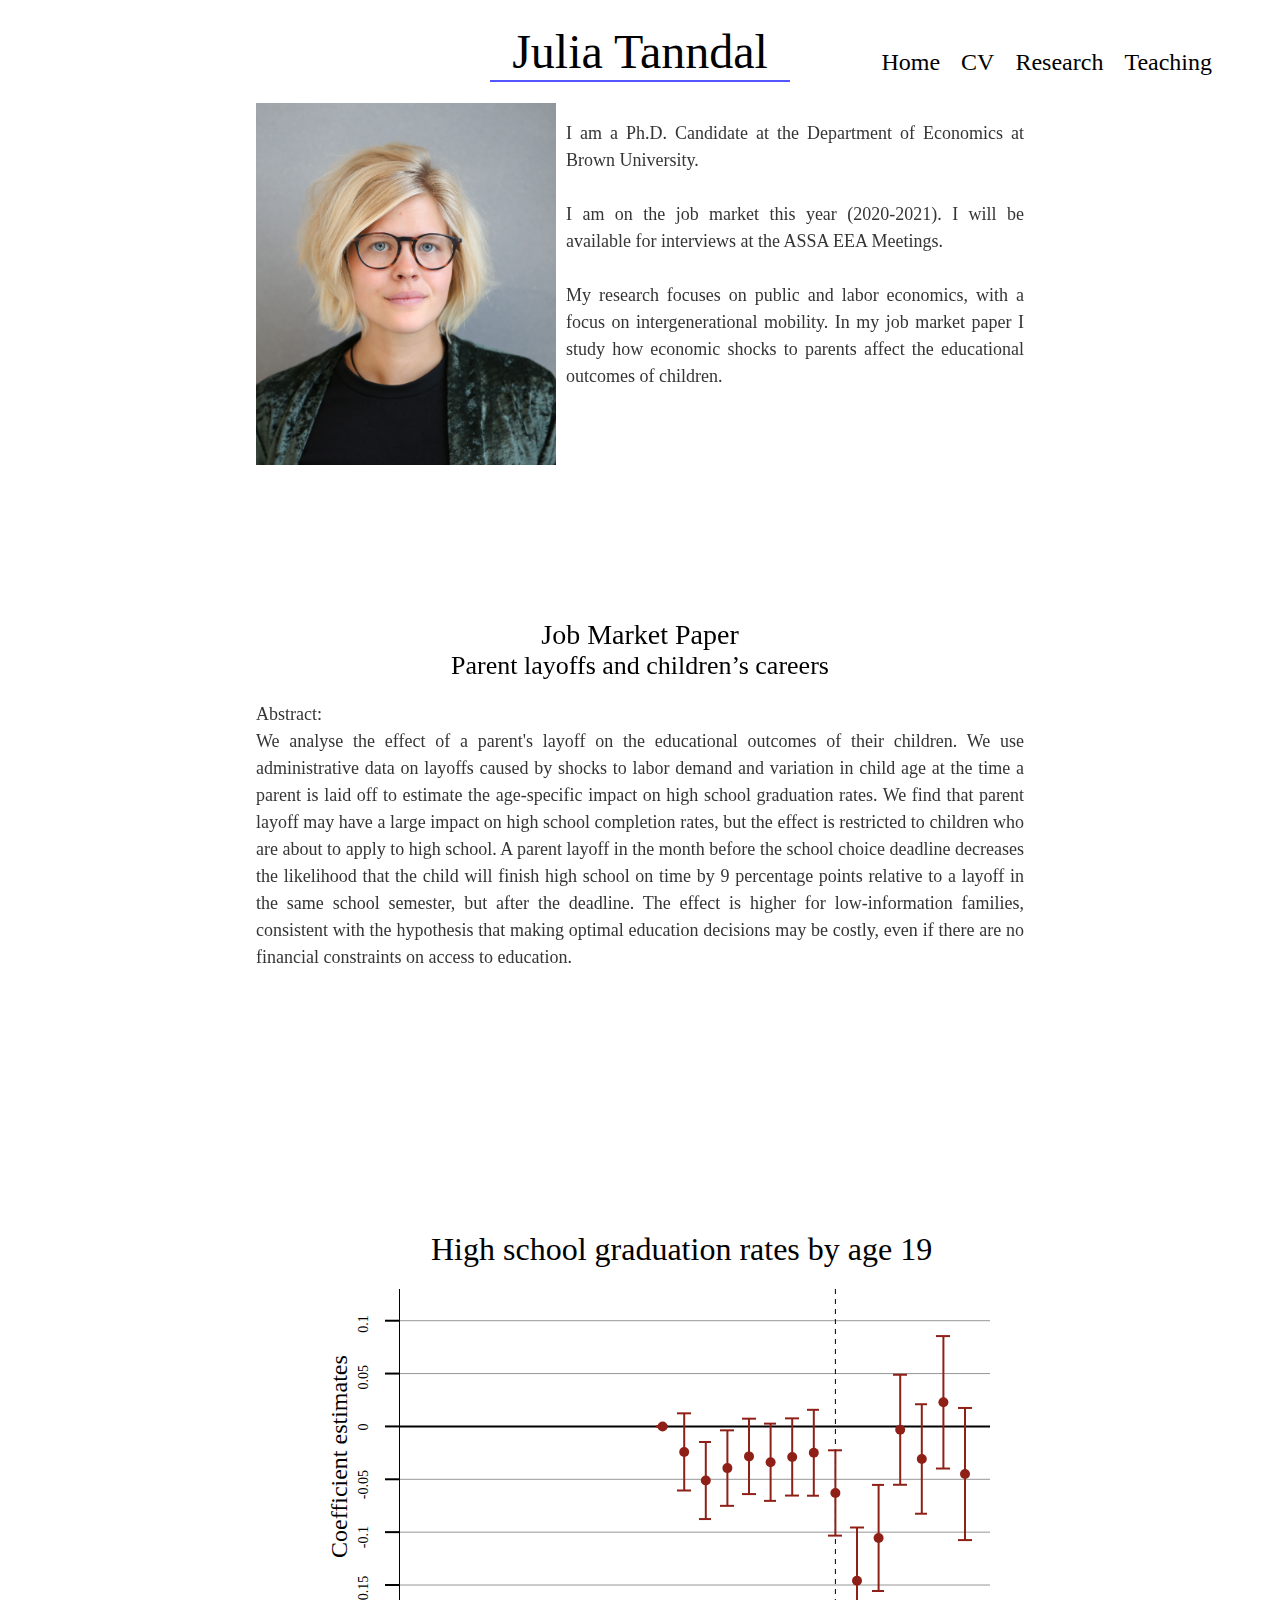
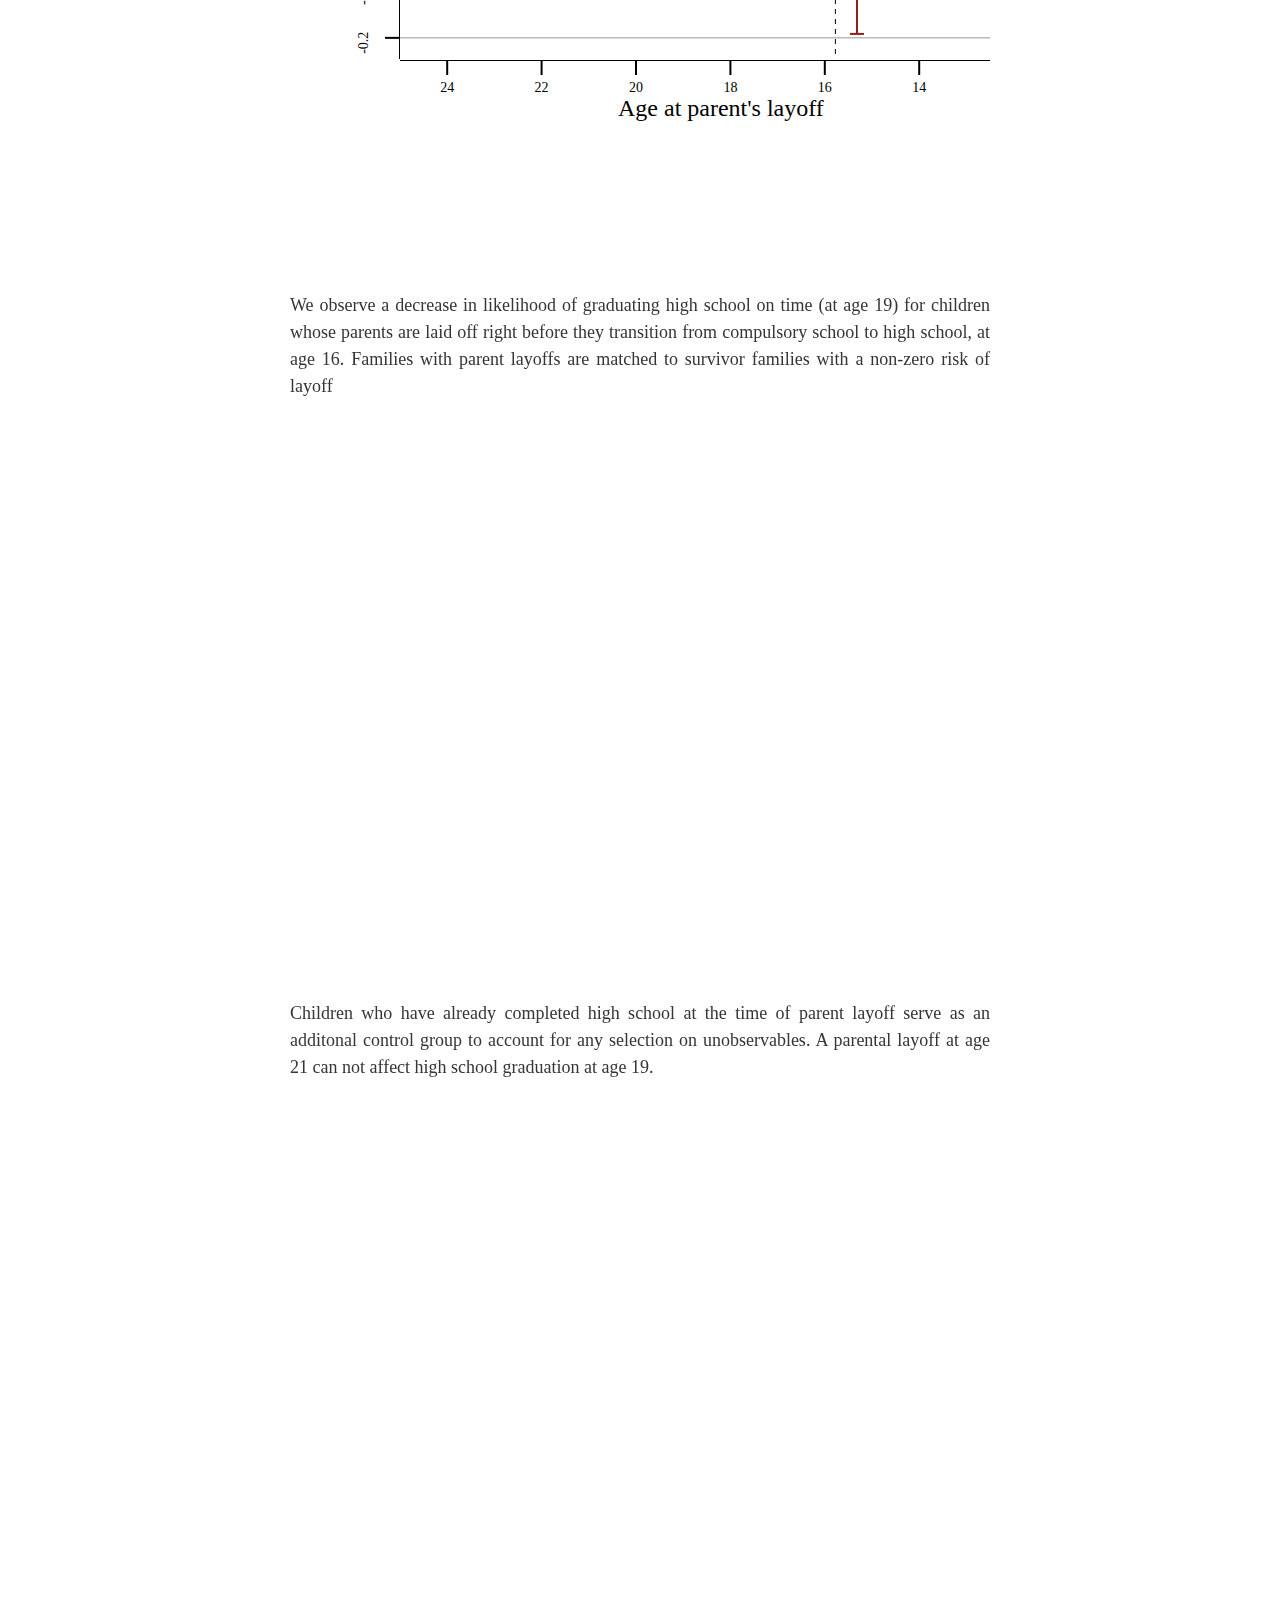
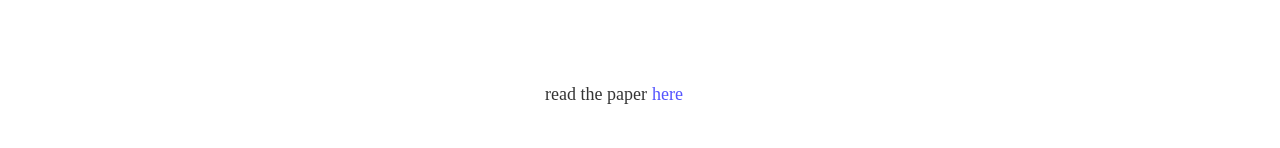
==== index.html @ 74259df5 "Update index.html" ====
﻿<!DOCTYPE html>
<html>
<head>
    <meta charset="utf-8" />
    <link rel="stylesheet" href="style.css" />
    <link href="https://fonts.googleapis.com/css2?family=Noto+Serif&family=Open+Sans&display=swap" rel="stylesheet">
</head>
<body>
    <header>
        <div id="header-container" class="header-container-before">
            <div id="header-background"></div>
            <div id="hamburger-icon" class="hamburger-icon">
                <span></span>
                <span></span>
                <span></span>
                <span></span>
                <span></span>
                <span></span>
            </div>
            <a href="/" id="author-name" class="author-name-before"> Julia Tanndal </a>
            <div id="pages-buttons" class="pages-buttons-before">
                <div class="page-button">
                    <a href="/"> Home </a>
                </div>
                <div class="page-button">
                    <a href="/CV.pdf" target="_blank"> CV </a>
                </div>
                <div class="page-button">
                    <a href="/research.html"> Research </a>
                </div>
                <div class="page-button">
                    <a href="/teaching.html"> Teaching </a>
                </div>
            </div>
        </div>
        <div id="header-border">
            <div id="header-border-visible" class="header-border-before"></div>
        </div>
    </header>
    <main>
        <div class="content">
            <div class="about-author">
                <div id="julia" class="author-portrait">
                    <img src="julia_portrait.jpg" class="image" />
                </div>
                <div class="body-text about-author-text">
                    I am a Ph.D. Candidate at the Department of Economics at Brown University.
                    <br /><br />
                    I am on the job market this year (2020-2021).  I will be available for interviews at the ASSA EEA Meetings.
                    <br /><br />
My research focuses on public and labor economics, with a focus on intergenerational mobility. In my job market paper I study how economic shocks to parents affect the educational outcomes of children.
                </div>
            </div>
            <div class="abstract">
                <div class="title">
                    Job Market Paper
                </div>
                <div class="title subtitle">
                    Parent layoffs and children’s careers
                </div>
                <div class="abstract-text body-text">
                    Abstract: <br />
                    We analyse the effect of a parent's layoff on the educational outcomes of their children.
                     We use administrative data on layoffs caused by shocks to labor demand and variation in child age at the time a parent is laid off to estimate the 
                     age-specific impact on high school graduation rates. 
                     We find that parent layoff may have a large impact on high school completion rates, 
                     but the effect is restricted to children who are about to apply to high school. 
                     A parent layoff in the month before the school choice deadline decreases the likelihood that the child will finish high school on time by 
                     9 percentage points relative to a layoff in the same school semester, but after the deadline. The effect is higher for low-information families, 
                     consistent with the hypothesis that making optimal education decisions may be costly, even if there are no financial constraints on access to education.
                </div>
            </div>
            <div id="graph-placeholder">
                <div id="graph-container">
                    <svg id="graph-top"></svg>
                    <div class="graph-middle">
                        <svg id="graph-left"></svg>
                        <svg id="graph" class="graph"></svg>
                    </div>
                    <svg id="graph-bot" class="graph-middle-bot"></svg>
                </div>
            </div>
            <div class="body-text graph-overlay-text">
                We observe a decrease in likelihood of graduating high school on time (at age 19) for children whose parents are laid off right before they transition
                 from compulsory school to high school, at age 16. 
                 Families with parent layoffs are matched to survivor families with a non-zero risk of layoff
            </div>
            <div class="graph-text-divider"></div>
            <div class="body-text graph-overlay-text">
                Children who have already completed high school at the time of parent layoff serve as an additonal control group to account for any selection on unobservables. 
             A parental layoff at age 21 can not affect high school graduation at age 19.


            </div>
            <div class="graph-text-divider"></div>
            <div class="paper-link-container graph-overlay-text">
                <div class="body-text">
                    read the paper
                </div>
                <a class="body-text paper-link"> here </a>

                
            </div>
        </div>
    </main>

    <footer>
        <script src="graph.js"></script>
        <script src="header.js"></script>
    </footer>
</body>


</html>
---- style.css ----
body {
    width: 100%;
    margin: 0px;
}

#header-container {
    background-color: #ffffff;
    padding-top: 24px;
    position: fixed;
    width: 100%;
    z-index: 100;
    display: flex;
}

.header-container-before {
    transition: all 0.1s ease-in 0.0s;
    padding-bottom: 24px;
}

.header-container-after {
    padding-bottom: 0px;
    height: 31px;
    transition: all 0.1s ease-in 0.1s;
}

#header-border {
    position: fixed;
    width: 100%;
    height: 2px;
    top: 80px;
    z-index: 101;
}

#header-border-visible {
    background-color: #5656ff;
    margin-left: auto;
    margin-right: auto;
    height: 100%;
    position: relative;
    z-index: 4;
}

.header-border-before {
    width: 300px;
    top: 0px;
    transition: width 0.3s ease, top 0.1s ease-in 0.0s;
}

.header-border-after {
    width: 100%;
    top: -25px;
    transition: width 0.3s ease 0.0s, top 0.1s ease-in 0.1s;
}

#author-name {
    text-decoration: none;
    color: black;
    display: block;
    transition: all 0.3s ease 0.0s;
    z-index: 4;
}

.author-name-before {
    font-size: 48px;
    text-align: center;
    width: 300px;
    margin-left: auto;
    margin-right: auto;
}

.author-name-after {
    font-size: 24px;
    width: 100%;
    margin-left: auto;
    margin-right: auto;
    text-align: left;
    margin-left: 105px;
}

.pages-buttons-before{
    bottom: 24px;
}

.pages-buttons-after{
    bottom: 0px;
}

.page-button {
    padding: 3px;
    padding-right: 18px;
    align-self: center;
}
a { 
    text-decoration: none; font-size: 24px; color: black;
}
a:hover{
    color: gray; 
}

@media screen and (min-width: 1125px) {
    .content {
        width: 60%;
        margin-left: auto;
        margin-right: auto;
    }

    .about-author {
        padding-top: 90px;
        display: flex;
        width: 100%;
    }

    #pages-buttons { position: absolute; right: 50px; display: flex; }

}

@media screen and (max-width: 1125px) {
    .content {
        width: 90%;
        margin-left: auto;
        margin-right: auto;
    }

    .about-author {
        padding-top: 90px;
        display: flex;
        width: 100%;
        flex-direction: column;
    }


    #header-background { height: 80px; width: 100%; background-color: #ffffff; z-index: 3; position: absolute; top: -24px; }

    #hamburger-icon { display: flex !important; }

    #pages-buttons {
        display: flex;
        position: absolute;
        left: 0px;
        padding-left: 25px;
        top: -200px;
        padding-top: 25px;
        transition: top 1s ease 0s;
        flex-direction: column;
        z-index: 0;
        background-color: #ffffff;
        height: 145px;
    }

    .pages-buttons-after { bottom: 0px; border-right: 2px solid #5656ff; }
}

@media screen and (max-width: 750px)
{
    .yAxisMarker { font-family: 'Palatino'; font-size: 12px; }

    .yAxisText { font-family: 'Palatino'; font-size: 18px; }

    .xAxisMarker { font-family: 'Palatino'; font-size: 12px; }

    .xAxisText { font-family: 'Palatino'; font-size: 18px; }
    .graphTitle { font-family: 'Palatino'; font-size: 28px; }
    #graph-container { display: flex; flex-direction: column; position: relative; bottom: 160px; right: 250px; width: 500px; height: 350px; background-color: white; }
    .graph-overlay-text { width: 500px; background-color: white; z-index: 50; margin-left: auto; margin-right: auto; }
}
@media screen and (min-width: 751px)
{
    .yAxisMarker { font-family: 'Palatino'; font-size: 14px; }

    .yAxisText { font-family: 'Palatino'; font-size: 24px; }

    .xAxisMarker { font-family: 'Palatino'; font-size: 14px; }

    .xAxisText { font-family: 'Palatino'; font-size: 24px; }
    .graphTitle { font-family: 'Palatino'; font-size: 32px; }
    #graph-container { display: flex; flex-direction: column; position: relative; bottom: 260px; right: 350px; width: 700px; height: 495px; background-color: white; }
    .graph-overlay-text { width: 700px; background-color: white; z-index: 50; margin-left: auto; margin-right: auto; }
}

.author-portrait {
    flex: 1;
}

.about-author-text {
    padding-top: 10px;
    flex: 2;
    margin-left: 10px;
    margin-top: 20px;
    font-size: 20px;
}

.image {
    width: 300px;
}

.abstract {
    margin-top: 150px;

}

.title {
    font-family: 'Palatino', serif;
    font-size: 28px;
    text-align: center;
}

.subtitle {
    font-size: 26px;
}

.abstract-text {
    padding-top: 20px;
    padding-bottom: 20px;
}

.body-text {
    font-family: 'Palatino', serif;
    text-align: justify;
    line-height: 1.5;
    font-size: 18px;
    color: #353535;
    z-index: 2;
}

#graph-placeholder {
    margin-top: 500px;
    width: 1px;
    height: 1px;
    position: sticky;
    top: 50%;
    left: 50%;
    z-index: -10;
    margin-bottom: 400px;
}


#graph-left {
    width: 130px;
    height: 100%;
}

#graph-bot {
    width: 100%;
    height: 80px;
}

.graph-right {
    width: 50px;
}

.graph-middle {
    display: flex;
    flex-direction: row;
    width: 100%;
    height: 90%;
}

#graph-top {
    height: 70px;
}

.graph-middle-bot {
    height: 70px;
}

.graph {
    width: 100%;
    height: 100%;
}

.graph-text-divider {
    padding-top: 600px;
}

.paper-link-container{
    display: flex;
    margin-left: auto;
    margin-right: auto;
    width: 190px;
    margin-bottom: 20px;
    padding-bottom: 20px;
}

.paper-link { 
    display: inline;
    text-align: center;
    padding-left: 5px;
    color: #5656ff;
    cursor: pointer;
}

.paper-link:hover{
    color: #7676ff; 
}

.top-padding{
    padding-top: 250px;
}

@media screen and (max-width: 740px) {
    .research-text { text-align: justify !important; padding-bottom: 50px; }
}
@media screen and (min-width: 741px)
{
    .research-text { text-align: justify !important; margin-right: 20%; padding-bottom: 50px; }
}


.research-title {
    font-family: 'Palatino', serif;
    font-size: 28px;
    text-align: Left;
    padding-top: 50px;
    padding-bottom: 20px;
}

#hamburger-icon{
    display: none;
}

.hamburger-icon { 
    height: 35px; 
    width: 53px;
    position: absolute; 
    left: 7px;
    top: 5px;
    cursor: pointer;
    z-index: 4;
    top: 16px;
}

.hamburger-icon.clicked{
    width: 53px;
    height: 40px;
}

.hamburger-icon > span { 
    width: 30px;
    height: 5px;
    background-color: #000000;
    border-radius: 3px;
    -webkit-transition: .25s ease-in-out;
    -moz-transition: .25s ease-in-out;
    -o-transition: .25s ease-in-out;
    transition: .25s ease-in-out;
    position: absolute;
}
.hamburger-icon span:nth-child(odd) {
    left: 0px;
}
.hamburger-icon span:nth-child(even) {
    left: 22px;
}
.hamburger-icon span:nth-child(-n+2) { 
    top: 0px;
}
.hamburger-icon span:nth-child(n+3):nth-child(-n+4) { 
    top: 12px;
}
.hamburger-icon span:nth-child(n+5):nth-child(-n+6) { 
    top: 24px;
}
#hamburger-icon.clicked span:nth-child(1), #hamburger-icon.clicked span:nth-child(6) { 
    -webkit-transform: rotate(45deg);
    -moz-transform: rotate(45deg);
    -o-transform: rotate(45deg);
    transform: rotate(45deg);
}
#hamburger-icon.clicked span:nth-child(2), #hamburger-icon.clicked span:nth-child(5) {
    -webkit-transform: rotate(-45deg);
    -moz-transform: rotate(-45deg);
    -o-transform: rotate(-45deg);
    transform: rotate(-45deg);
}
#hamburger-icon.clicked span:nth-child(1) {
    left: 5px;
    top: 7px;
}
#hamburger-icon.clicked span:nth-child(2) {
    left: calc(50% - 5px);
    top: 7px;
}

#hamburger-icon.clicked span:nth-child(3) { 
    left: -50%;
    opacity: 0;
}

#hamburger-icon.clicked span:nth-child(4) { 
    left: 100%;
    opacity: 0;
}

#hamburger-icon.clicked span:nth-child(5) { 
    left: 5px;
    top: 24px;
}

#hamburger-icon.clicked span:nth-child(6) { 
    left: calc(50% - 5px);
    top: 24px; 
}
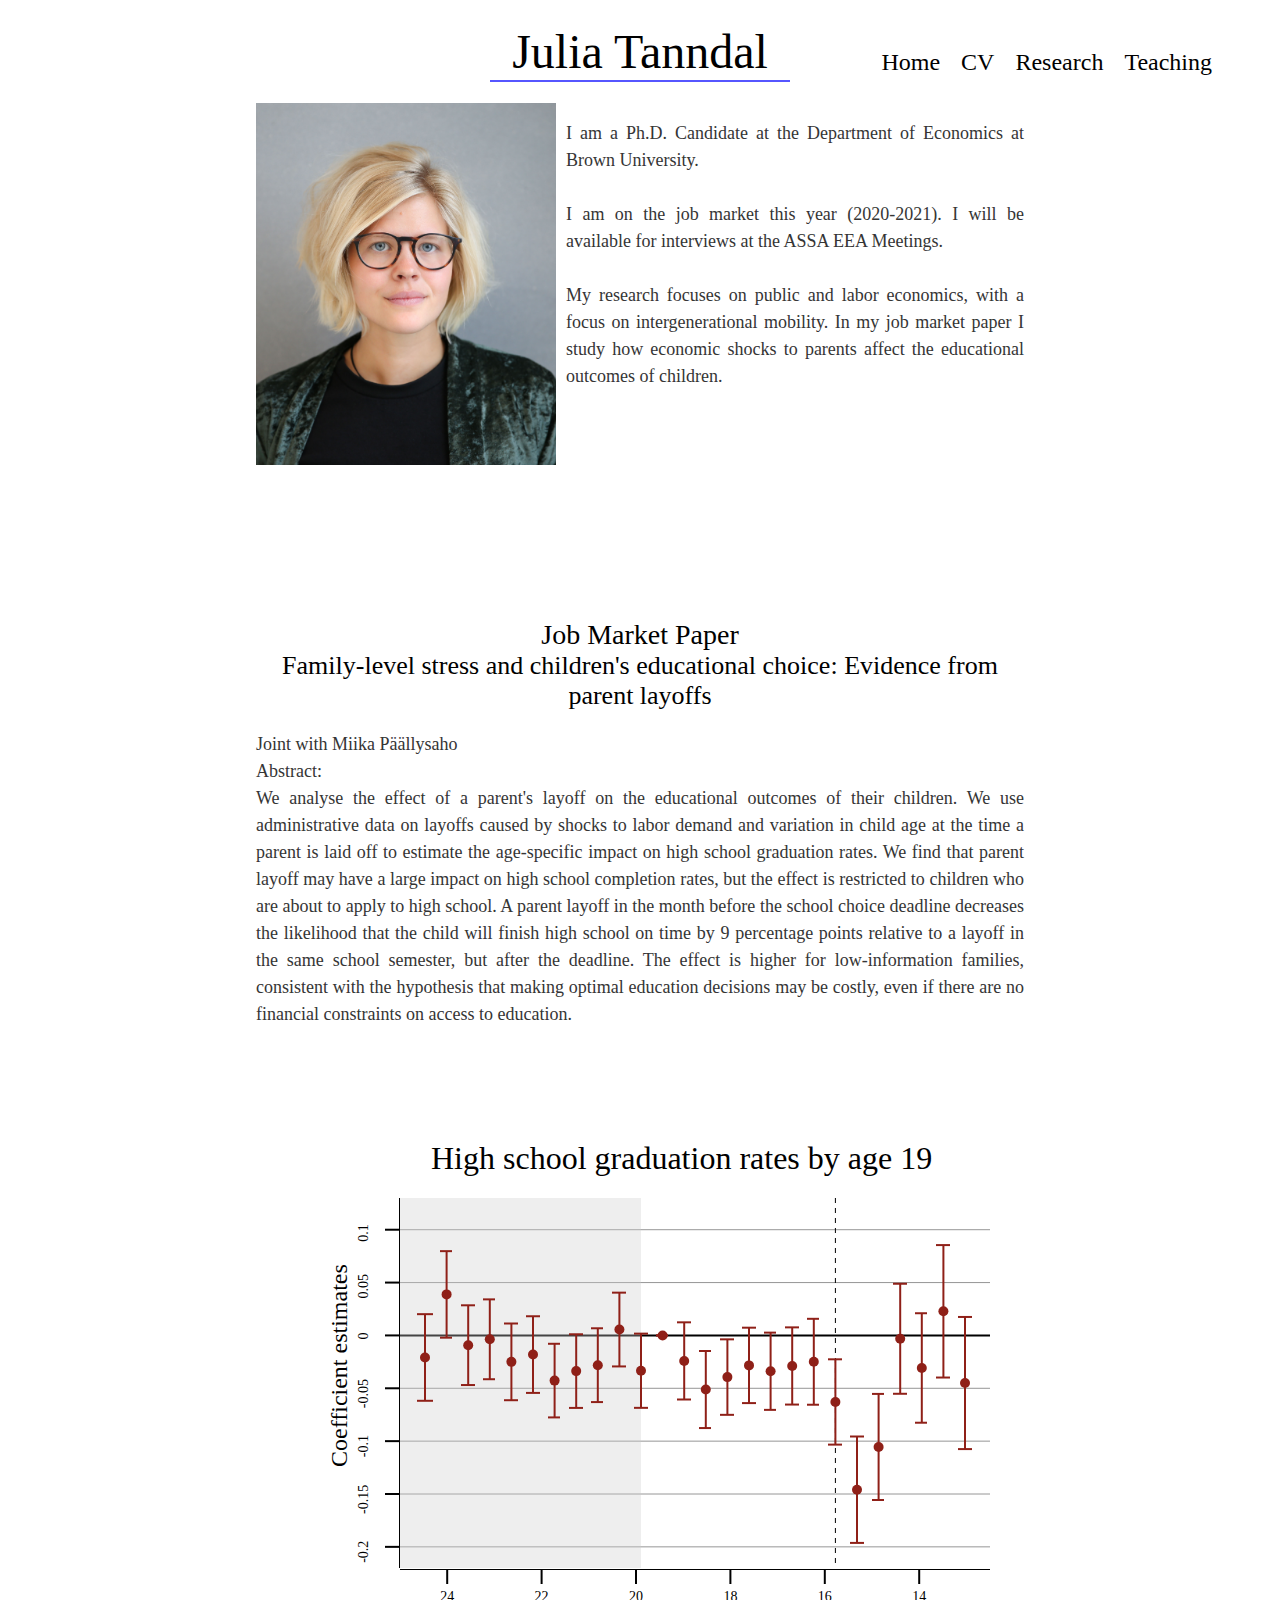
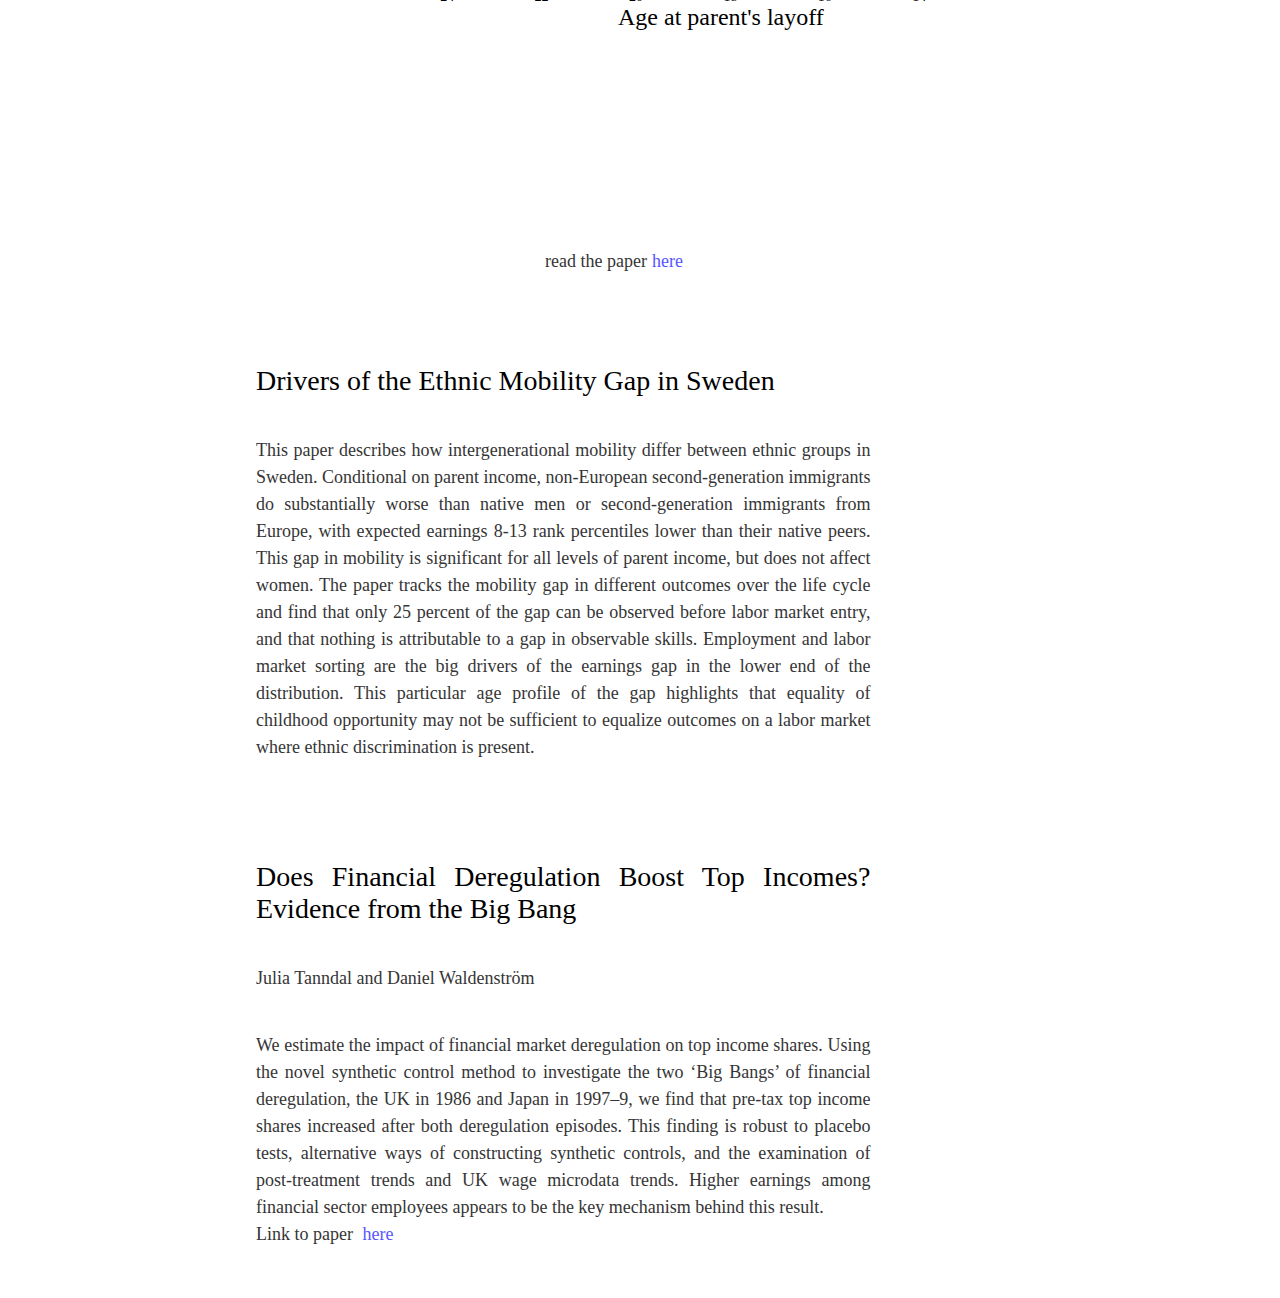
==== commit 9ebb646e: "removed graph animations and graph overlay text" ====
--- a/index.html
+++ b/index.html
@@ -56,9 +56,12 @@
                     Job Market Paper
                 </div>
                 <div class="title subtitle">
-                    Parent layoffs and children’s careers
+                    Family-level stress and children's educational choice: 
+
+                Evidence from parent layoffs
                 </div>
                 <div class="abstract-text body-text">
+                    Joint with Miika Päällysaho <br />
                     Abstract: <br />
                     We analyse the effect of a parent's layoff on the educational outcomes of their children.
                      We use administrative data on layoffs caused by shocks to labor demand and variation in child age at the time a parent is laid off to estimate the 
@@ -80,18 +83,6 @@
                     <svg id="graph-bot" class="graph-middle-bot"></svg>
                 </div>
             </div>
-            <div class="body-text graph-overlay-text">
-                We observe a decrease in likelihood of graduating high school on time (at age 19) for children whose parents are laid off right before they transition
-                 from compulsory school to high school, at age 16. 
-                 Families with parent layoffs are matched to survivor families with a non-zero risk of layoff
-            </div>
-            <div class="graph-text-divider"></div>
-            <div class="body-text graph-overlay-text">
-                Children who have already completed high school at the time of parent layoff serve as an additonal control group to account for any selection on unobservables. 
-             A parental layoff at age 21 can not affect high school graduation at age 19.
-
-
-            </div>
             <div class="graph-text-divider"></div>
             <div class="paper-link-container graph-overlay-text">
                 <div class="body-text">
@@ -101,6 +92,25 @@
 
                 
             </div>
+            <div class="research-title research-text">
+                Drivers of the Ethnic Mobility Gap in Sweden
+            </div>
+            <div class="abstract-text body-text research-text">
+            This paper describes how intergenerational mobility differ between ethnic groups in Sweden. Conditional on parent income, non-European second-generation immigrants do substantially worse than native men or second-generation immigrants from Europe, with expected earnings 8-13 rank percentiles lower than their native peers. This gap in mobility is significant for all levels of parent income, but does not affect women. The paper tracks the mobility gap in different outcomes over the life cycle and find that only 25 percent of the gap can be observed before labor market entry, and that nothing is attributable to a gap in observable skills. Employment and labor market sorting are the big drivers of the earnings gap in the lower end of the distribution. This particular age profile of the gap highlights that equality of childhood opportunity may not be sufficient to equalize outcomes on a labor market where ethnic discrimination is present.
+            </div>
+            <div class="research-title research-text">
+                Does Financial Deregulation Boost Top Incomes? Evidence from the Big Bang
+
+            </div>
+            <div class="abstract-text body-text ">
+                Julia Tanndal and Daniel Waldenström
+            </div>
+            <div class="abstract-text body-text research-text">
+            We estimate the impact of financial market deregulation on top income shares. Using the novel synthetic control method to investigate the two ‘Big Bangs’ of financial deregulation, the UK in 1986 and Japan in 1997–9, we find that pre‐tax top income shares increased after both deregulation episodes. This finding is robust to placebo tests, alternative ways of constructing synthetic controls, and the examination of post‐treatment trends and UK wage microdata trends. Higher earnings among financial sector employees appears to be the key mechanism behind this result.
+            <br>
+            Link to paper <a href="https://doi.org/10.1111/ecca.12247" target="_blank" class="body-text paper-link">here</a>
+        </div>
+        </div>
         </div>
     </main>
 
--- a/style.css
+++ b/style.css
@@ -223,14 +223,12 @@
 }
 
 #graph-placeholder {
-    margin-top: 500px;
     width: 1px;
     height: 1px;
-    position: sticky;
-    top: 50%;
+    position: absolute;
+    top: 1400px;
     left: 50%;
     z-index: -10;
-    margin-bottom: 400px;
 }
 
 
@@ -269,7 +267,7 @@
 }
 
 .graph-text-divider {
-    padding-top: 600px;
+    padding-top: 800px;
 }
 
 .paper-link-container{
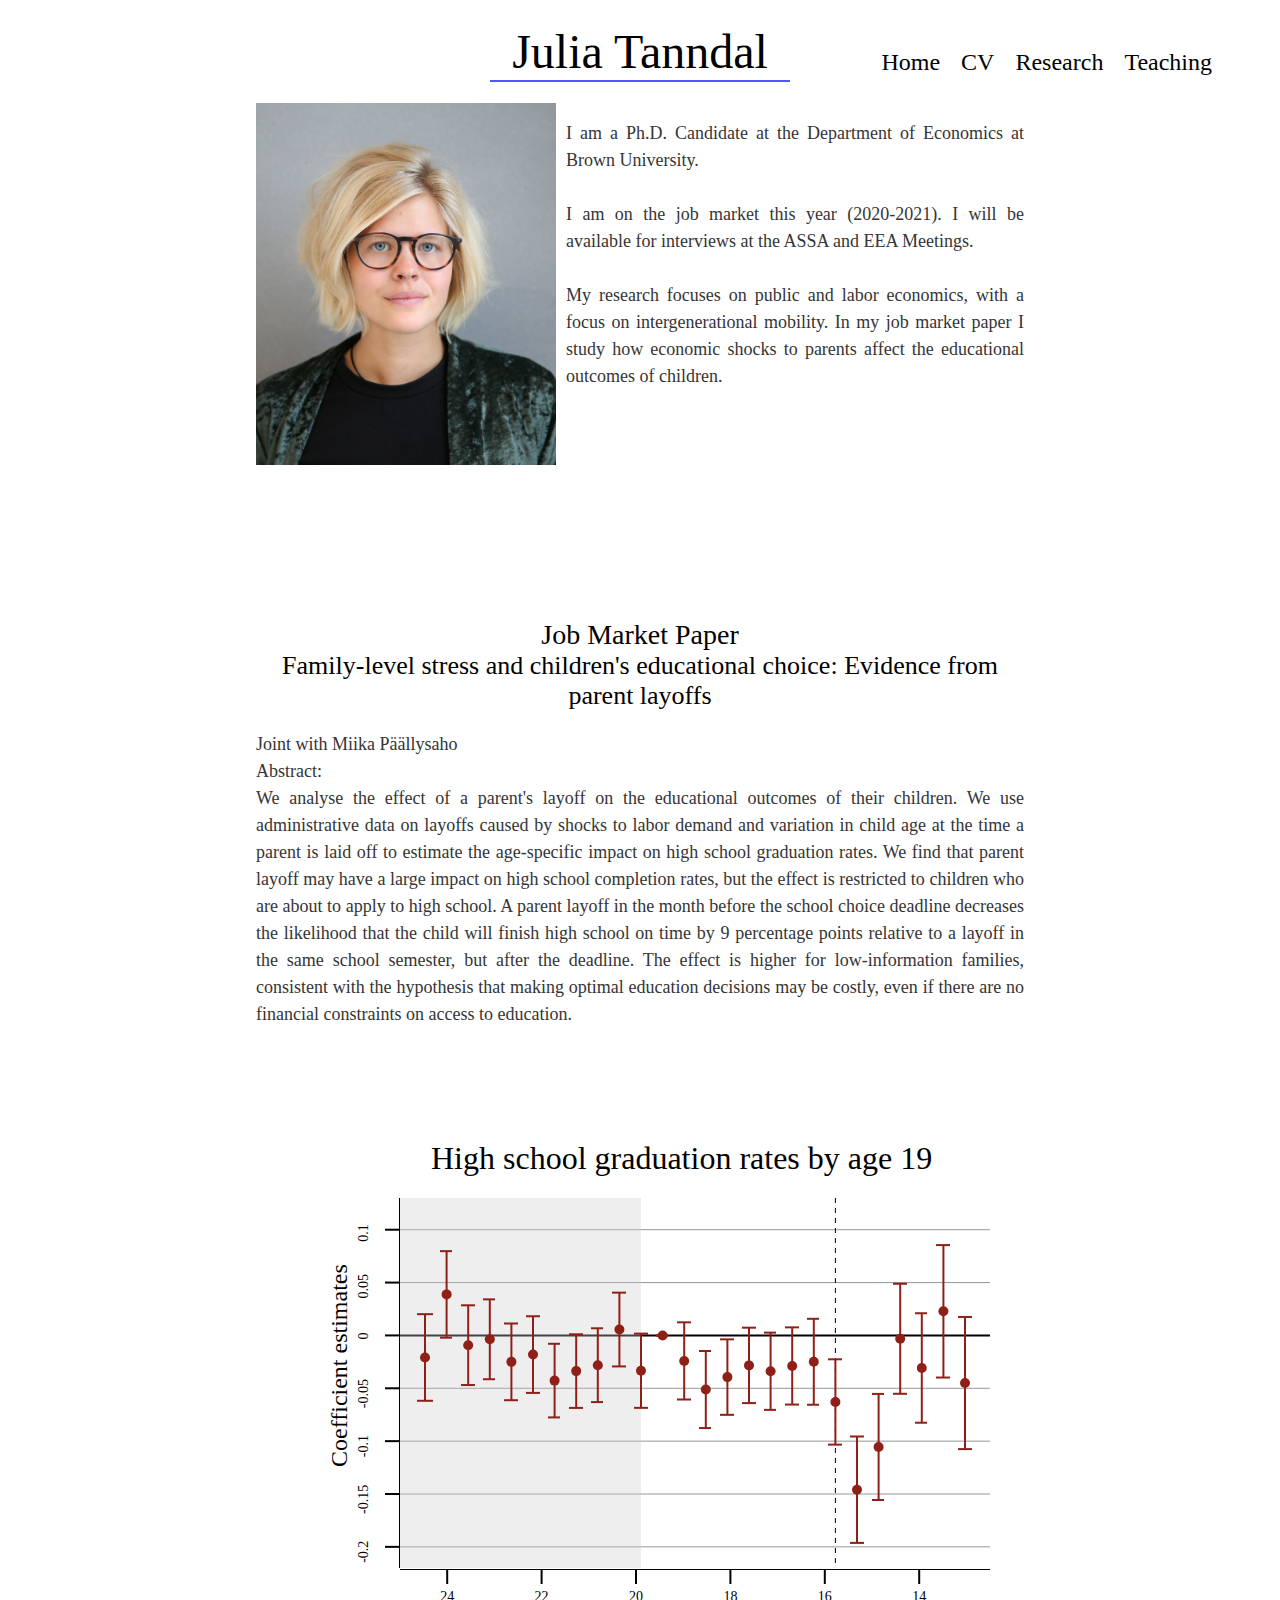
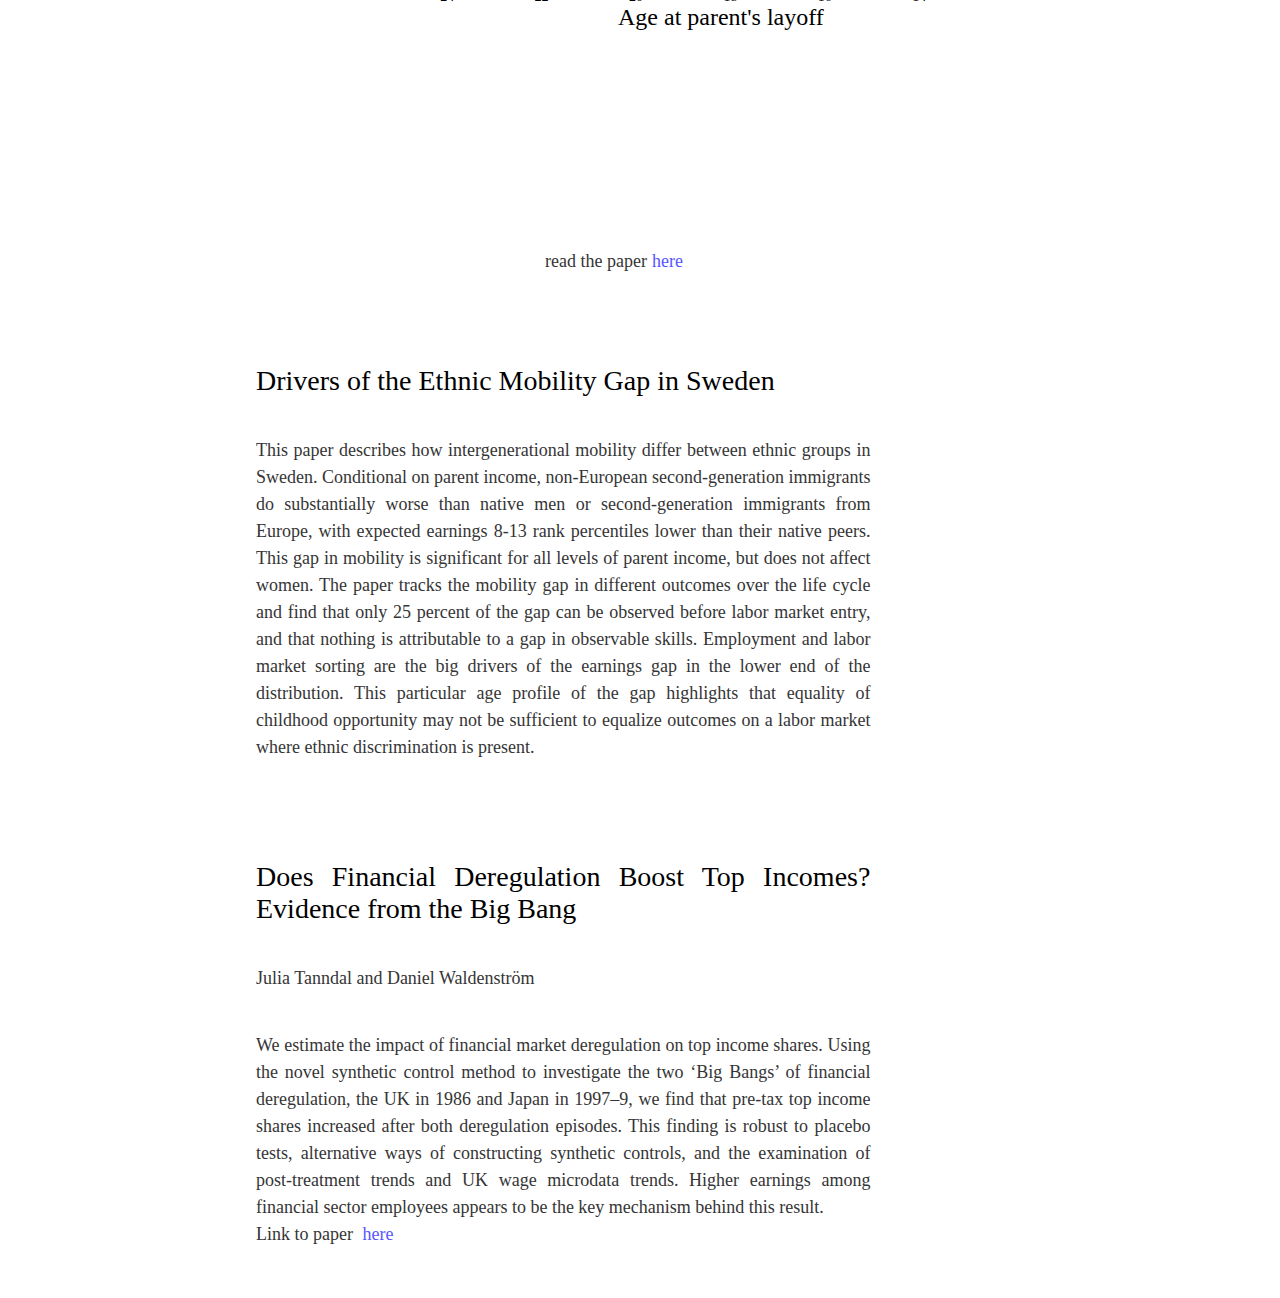
==== commit 68eb48cd: "Update index.html" ====
--- a/index.html
+++ b/index.html
@@ -46,7 +46,7 @@
                 <div class="body-text about-author-text">
                     I am a Ph.D. Candidate at the Department of Economics at Brown University.
                     <br /><br />
-                    I am on the job market this year (2020-2021).  I will be available for interviews at the ASSA EEA Meetings.
+                    I am on the job market this year (2020-2021).  I will be available for interviews at the ASSA and EEA Meetings.
                     <br /><br />
 My research focuses on public and labor economics, with a focus on intergenerational mobility. In my job market paper I study how economic shocks to parents affect the educational outcomes of children.
                 </div>
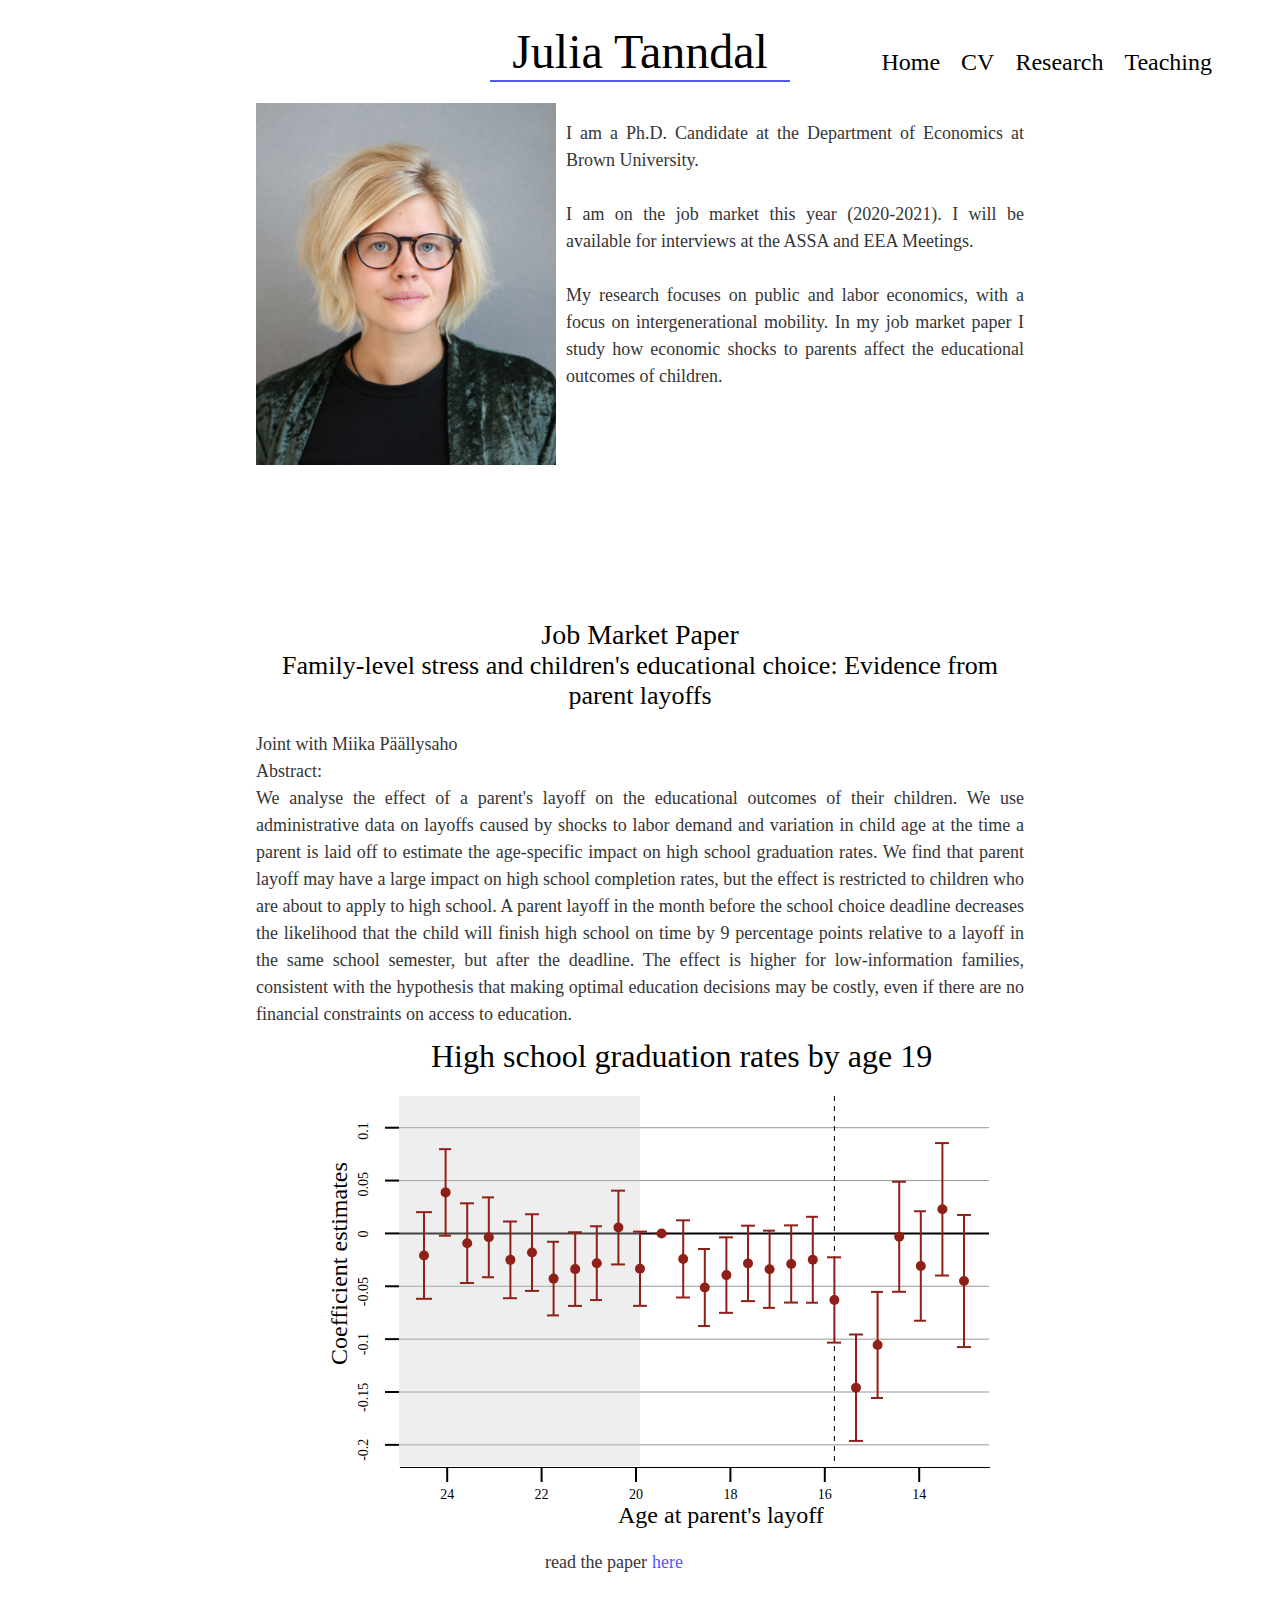
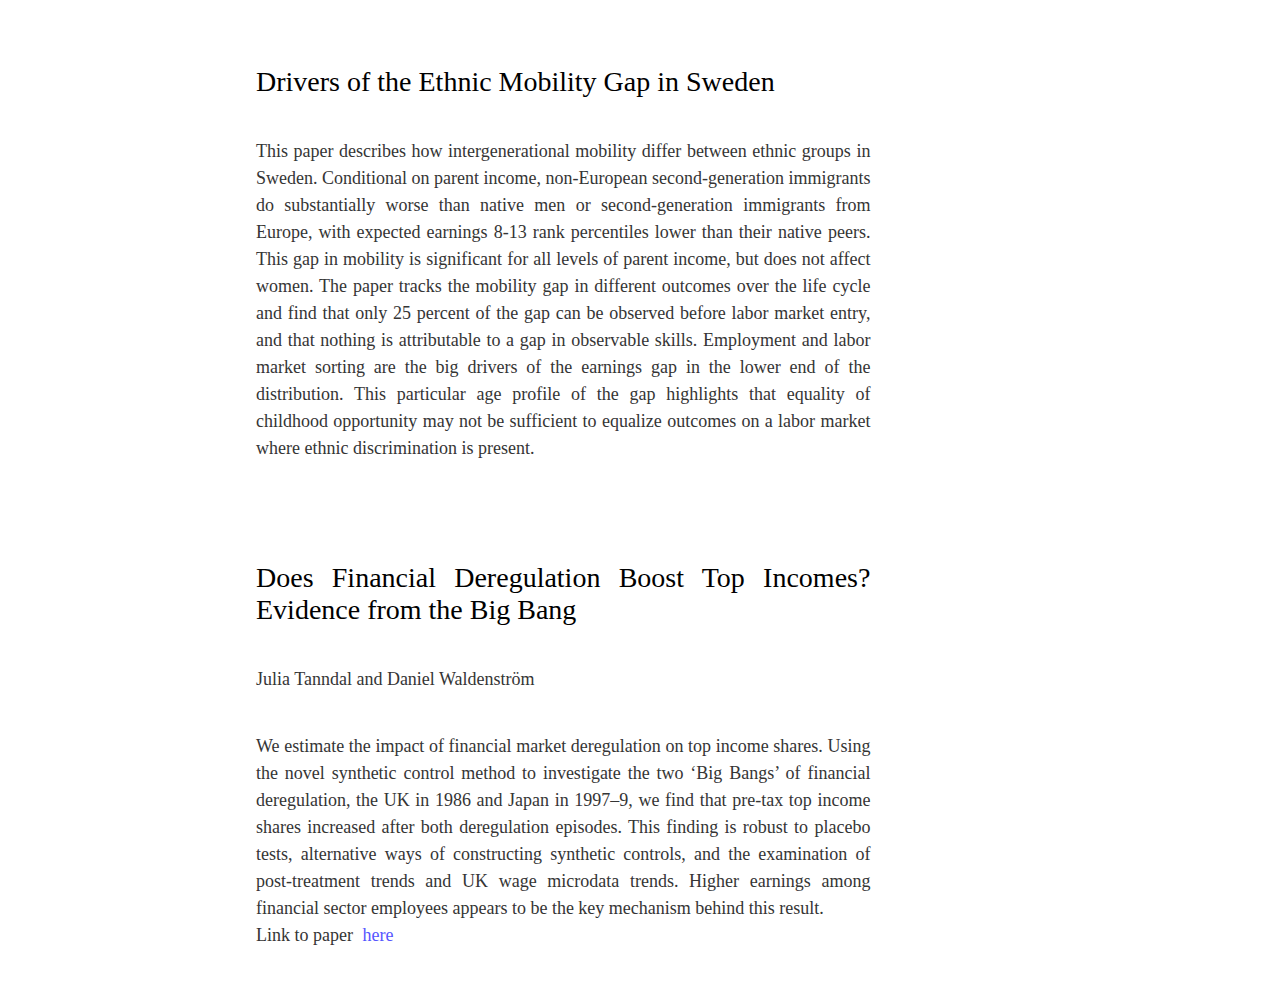
==== commit 45b7ed24: "formatting of teaching text, fixed graph styiling" ====
--- a/index.html
+++ b/index.html
@@ -83,7 +83,6 @@
                     <svg id="graph-bot" class="graph-middle-bot"></svg>
                 </div>
             </div>
-            <div class="graph-text-divider"></div>
             <div class="paper-link-container graph-overlay-text">
                 <div class="body-text">
                     read the paper
--- a/style.css
+++ b/style.css
@@ -225,10 +225,10 @@
 #graph-placeholder {
     width: 1px;
     height: 1px;
-    position: absolute;
-    top: 1400px;
-    left: 50%;
-    z-index: -10;
+    margin-top: 250px;
+    margin-bottom: 250px;
+    margin-left: auto;
+    margin-right: auto;
 }
 
 
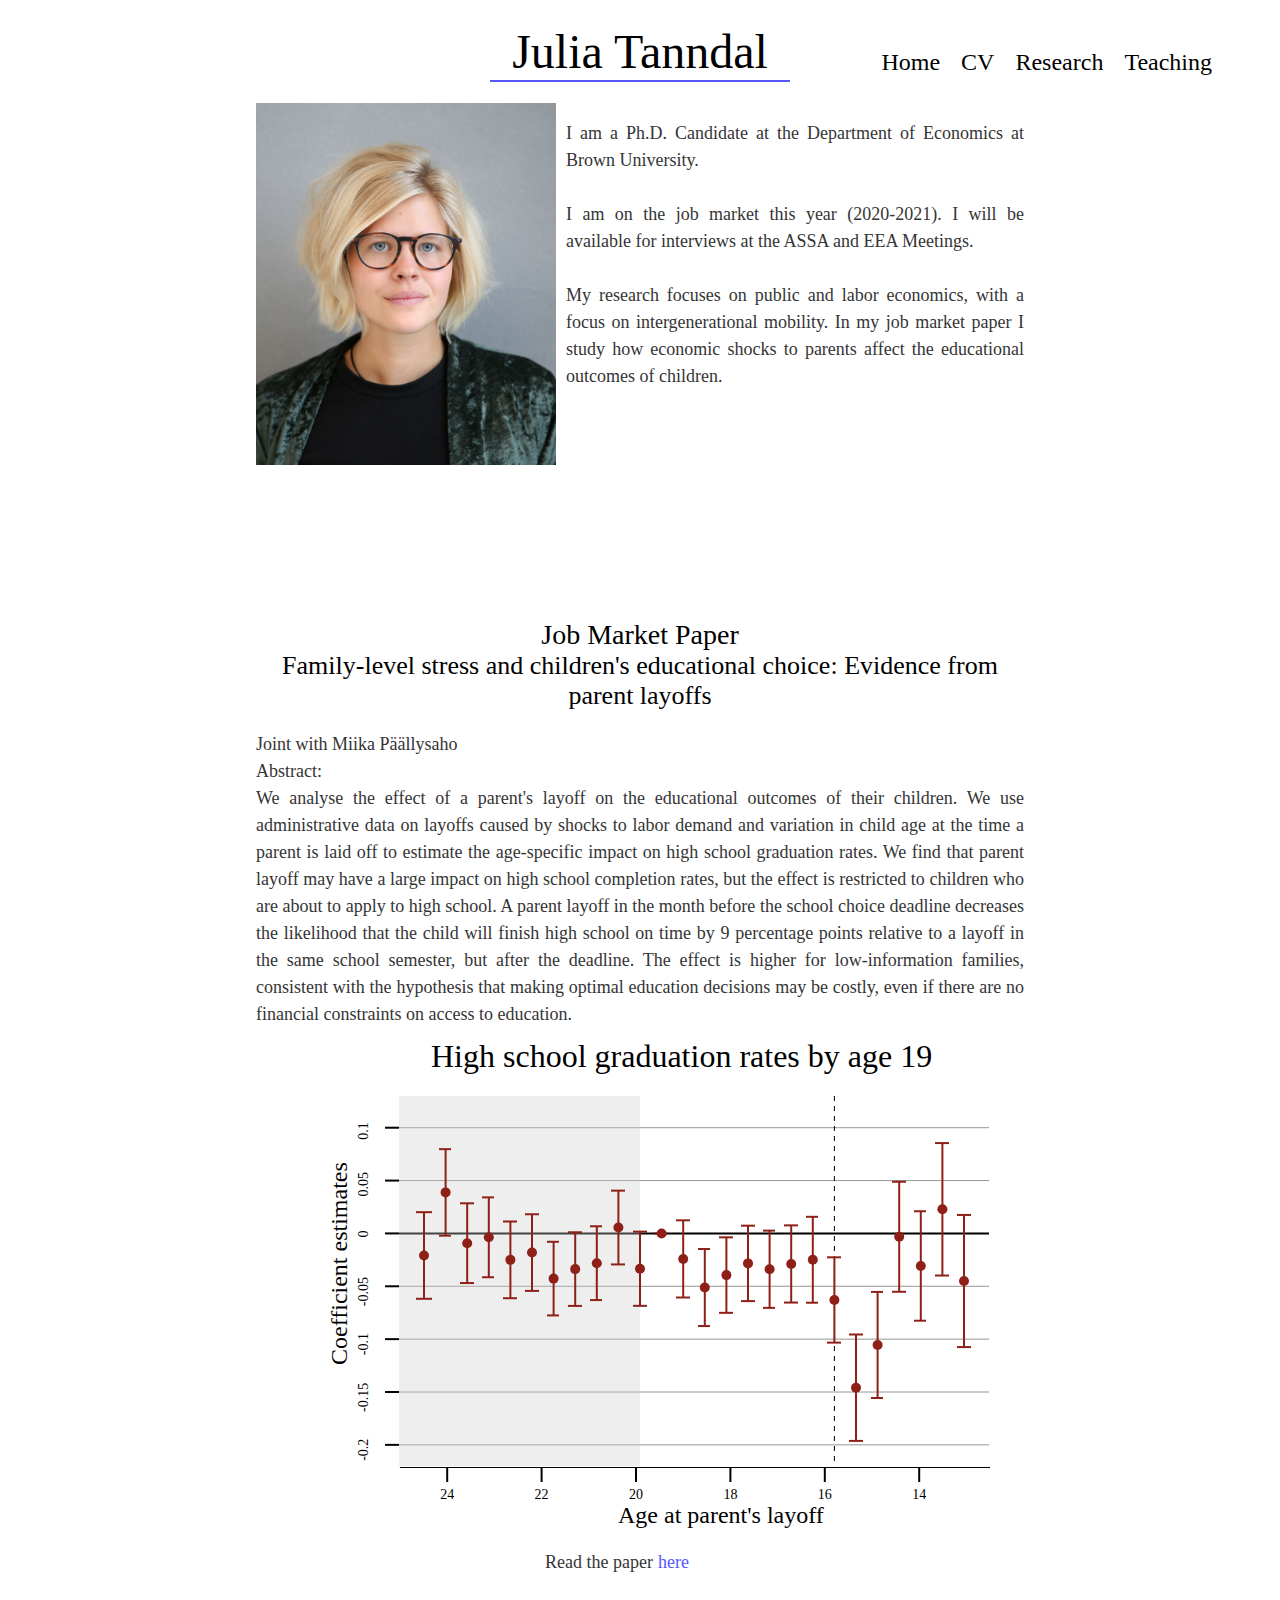
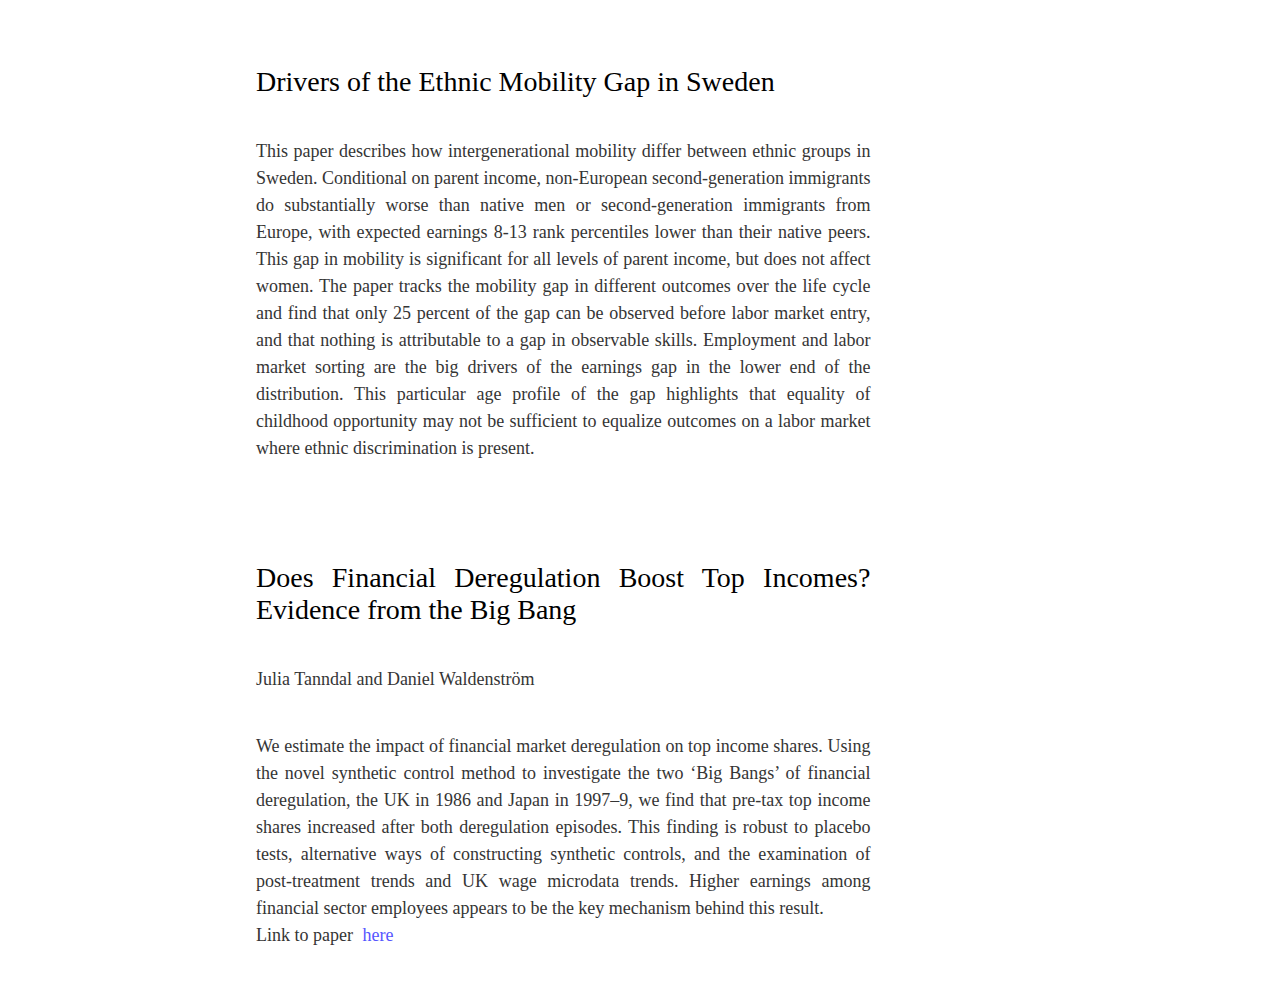
==== commit 1bf20674: "Add JMP" ====
--- a/index.html
+++ b/index.html
@@ -85,9 +85,9 @@
             </div>
             <div class="paper-link-container graph-overlay-text">
                 <div class="body-text">
-                    read the paper
+                    Read the paper
                 </div>
-                <a class="body-text paper-link"> here </a>
+                <a class="body-text paper-link" href="/JMP.pdf" target="_blank"> here </a>
 
                 
             </div>
--- a/style.css
+++ b/style.css
@@ -272,6 +272,7 @@
 
 .paper-link-container{
     display: flex;
+    text-align: justify;
     margin-left: auto;
     margin-right: auto;
     width: 190px;
@@ -286,6 +287,7 @@
     color: #5656ff;
     cursor: pointer;
 }
+
 
 .paper-link:hover{
     color: #7676ff; 
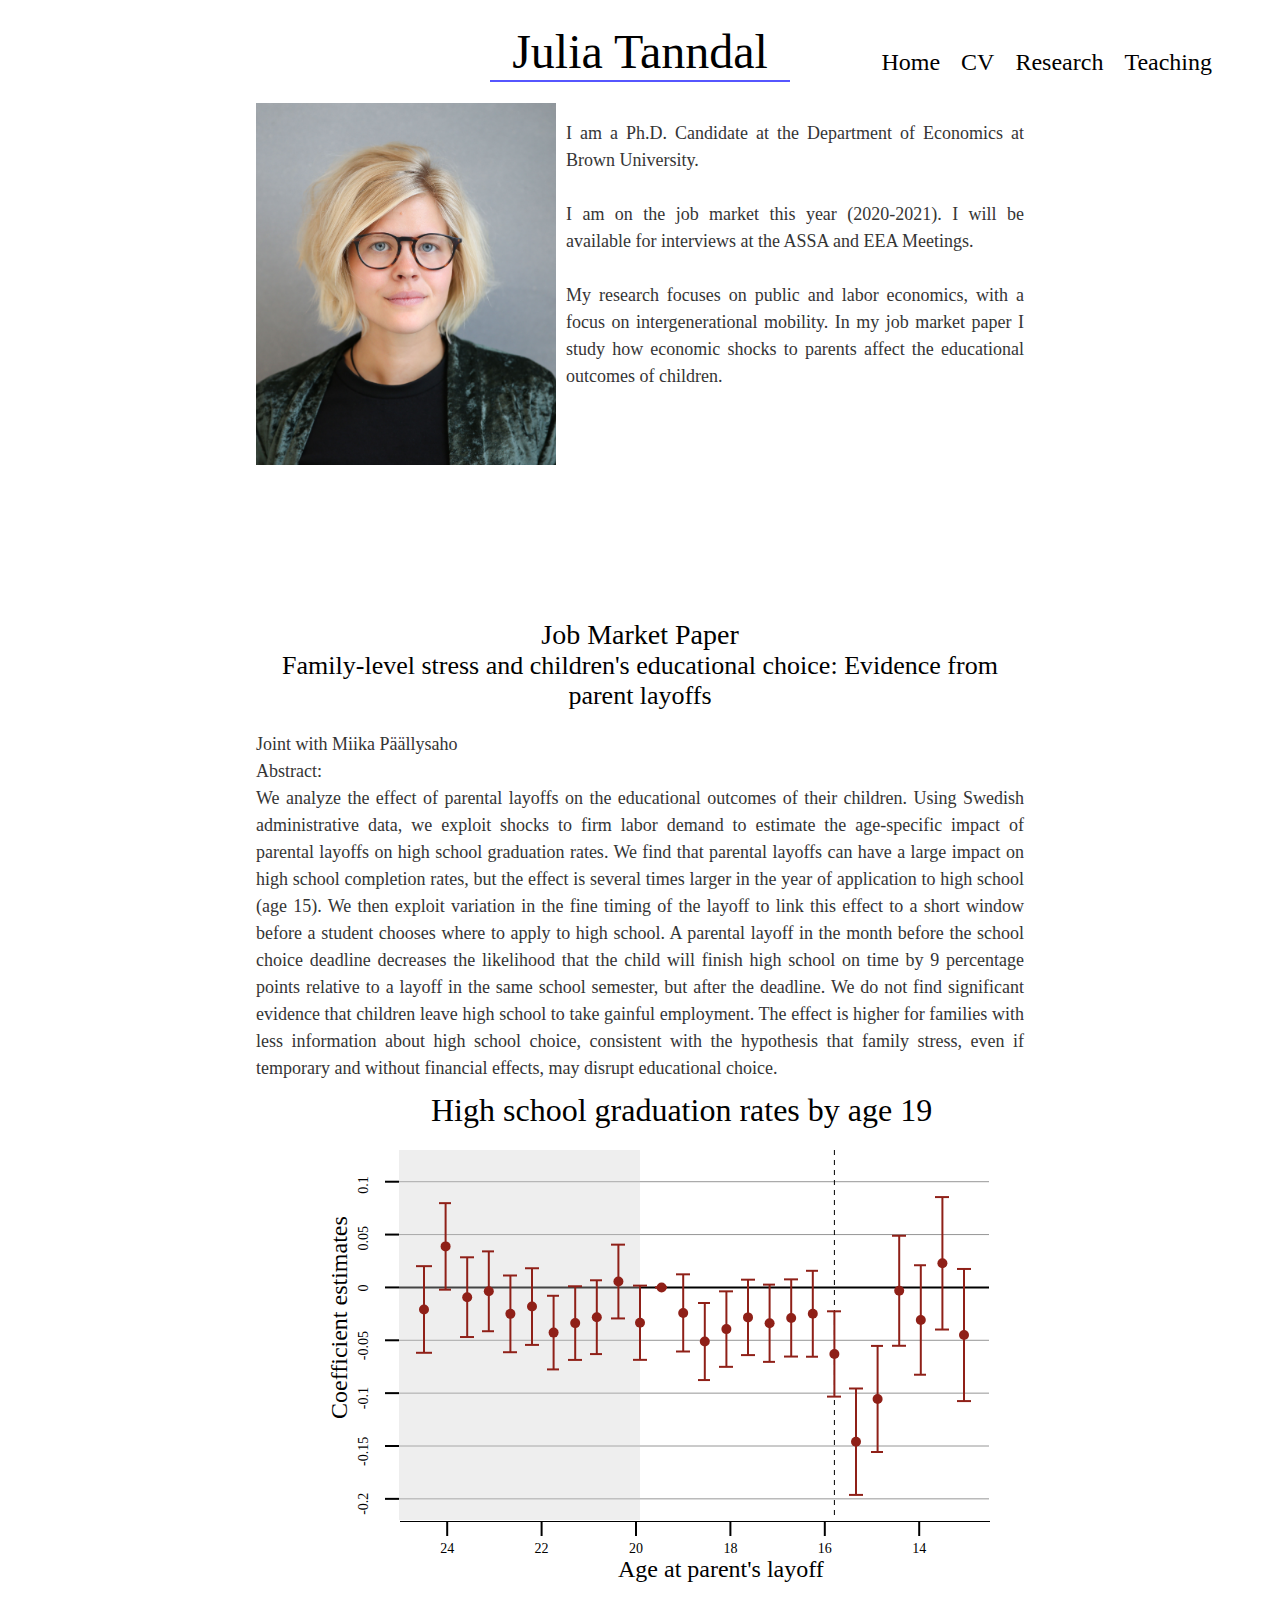
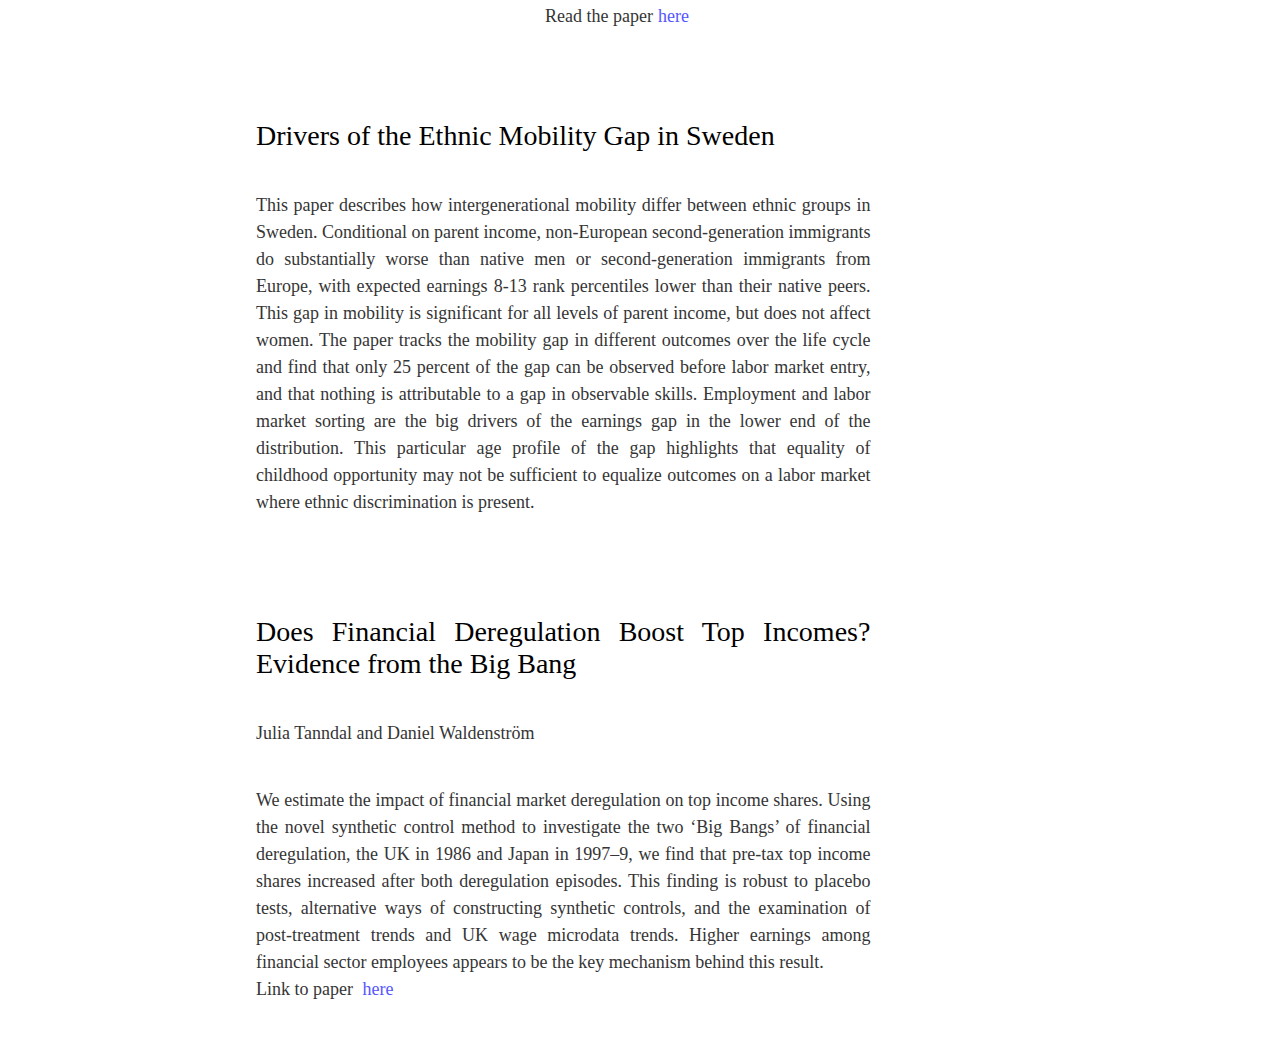
==== commit 82be8bce: "New abstract and uppdated cv" ====
--- a/index.html
+++ b/index.html
@@ -63,14 +63,7 @@
                 <div class="abstract-text body-text">
                     Joint with Miika Päällysaho <br />
                     Abstract: <br />
-                    We analyse the effect of a parent's layoff on the educational outcomes of their children.
-                     We use administrative data on layoffs caused by shocks to labor demand and variation in child age at the time a parent is laid off to estimate the 
-                     age-specific impact on high school graduation rates. 
-                     We find that parent layoff may have a large impact on high school completion rates, 
-                     but the effect is restricted to children who are about to apply to high school. 
-                     A parent layoff in the month before the school choice deadline decreases the likelihood that the child will finish high school on time by 
-                     9 percentage points relative to a layoff in the same school semester, but after the deadline. The effect is higher for low-information families, 
-                     consistent with the hypothesis that making optimal education decisions may be costly, even if there are no financial constraints on access to education.
+                    We analyze the effect of parental layoffs on the educational outcomes of their children. Using Swedish administrative data, we exploit shocks to firm labor demand to estimate the age-specific impact of parental layoffs on high school graduation rates. We find that parental layoffs can have a large impact on high school completion rates, but the effect is several times larger in the year of application to high school (age 15). We then exploit variation in the fine timing of the layoff to link this effect to a short window before a student chooses where to apply to high school. A parental layoff in the month before the school choice deadline decreases the likelihood that the child will finish high school on time by 9 percentage points relative to a layoff in the same school semester, but after the deadline. We do not find significant evidence that children leave high school to take gainful employment. The effect is higher for families with less information about high school choice, consistent with the hypothesis that family stress, even if temporary and without financial effects, may disrupt educational choice.
                 </div>
             </div>
             <div id="graph-placeholder">
--- a/style.css
+++ b/style.css
@@ -272,7 +272,6 @@
 
 .paper-link-container{
     display: flex;
-    text-align: justify;
     margin-left: auto;
     margin-right: auto;
     width: 190px;
@@ -287,7 +286,6 @@
     color: #5656ff;
     cursor: pointer;
 }
-
 
 .paper-link:hover{
     color: #7676ff; 
@@ -399,4 +397,4 @@
 #hamburger-icon.clicked span:nth-child(6) { 
     left: calc(50% - 5px);
     top: 24px; 
-}+}
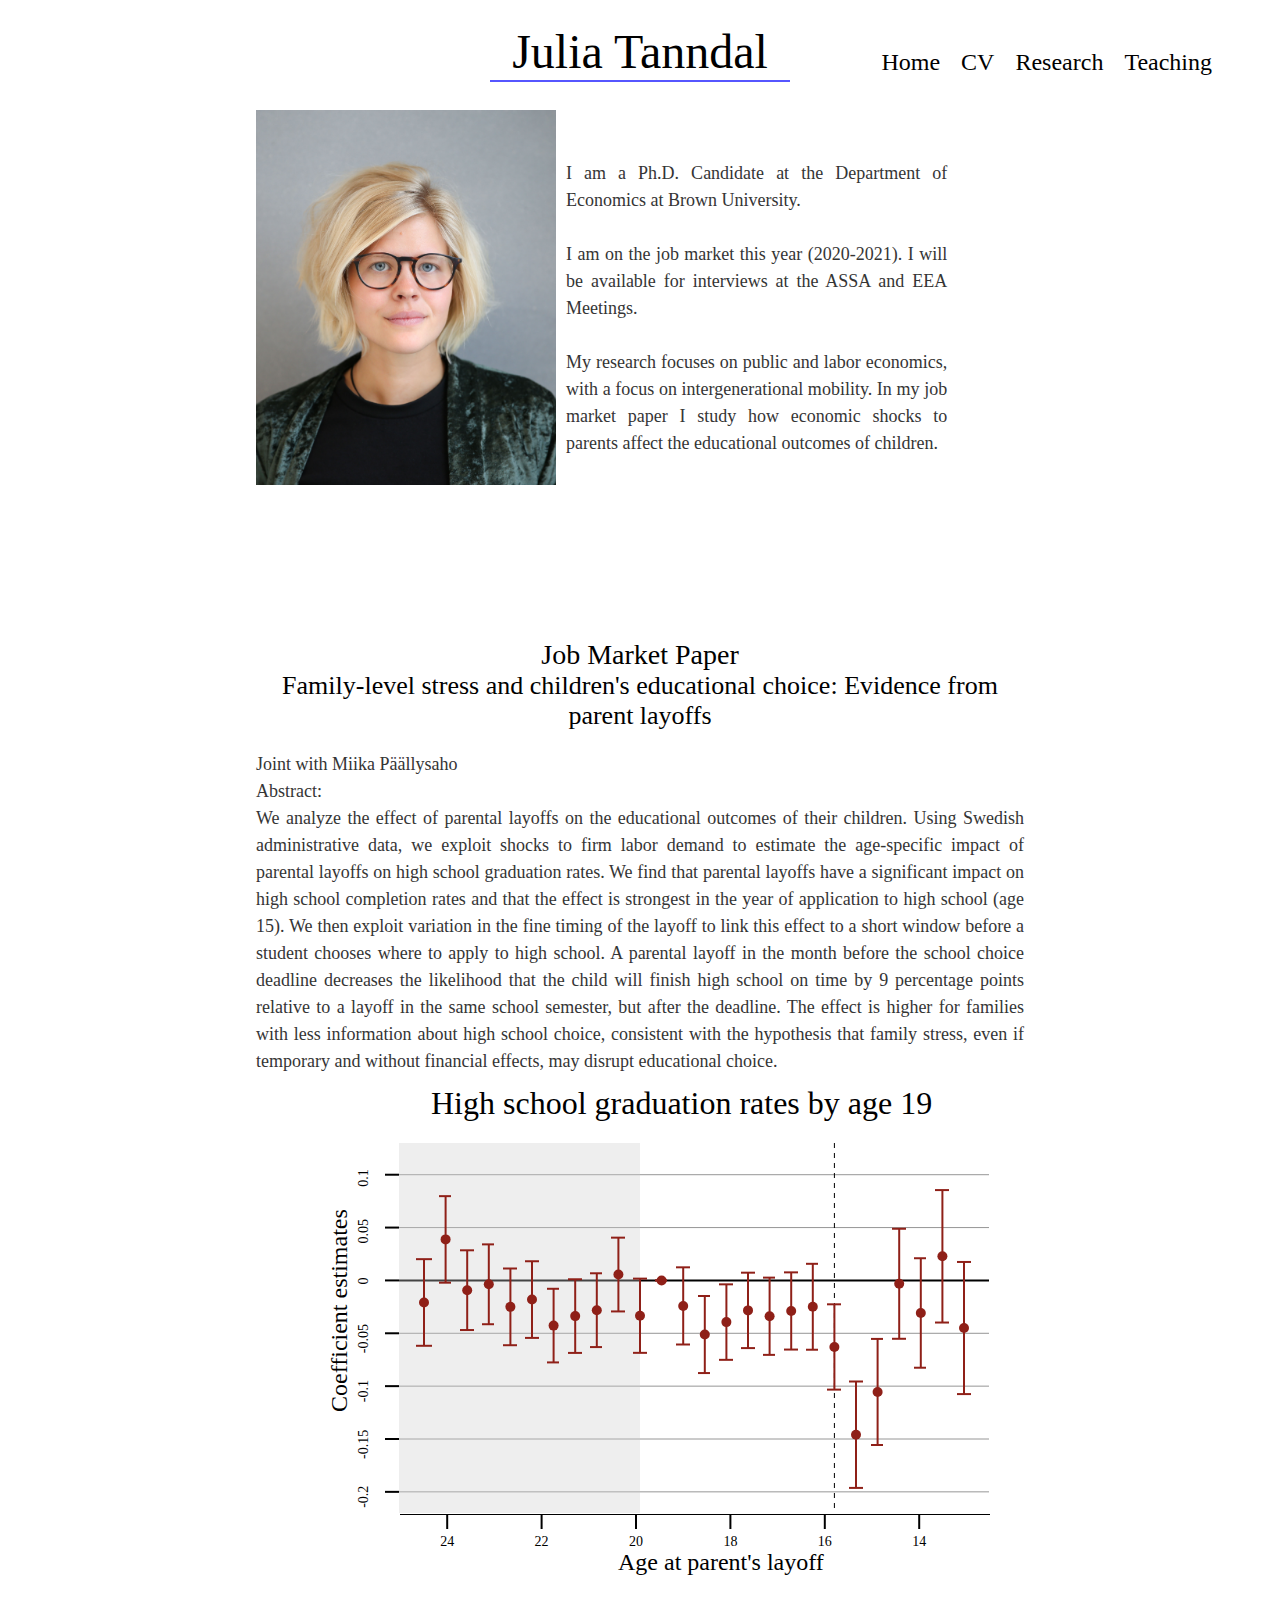
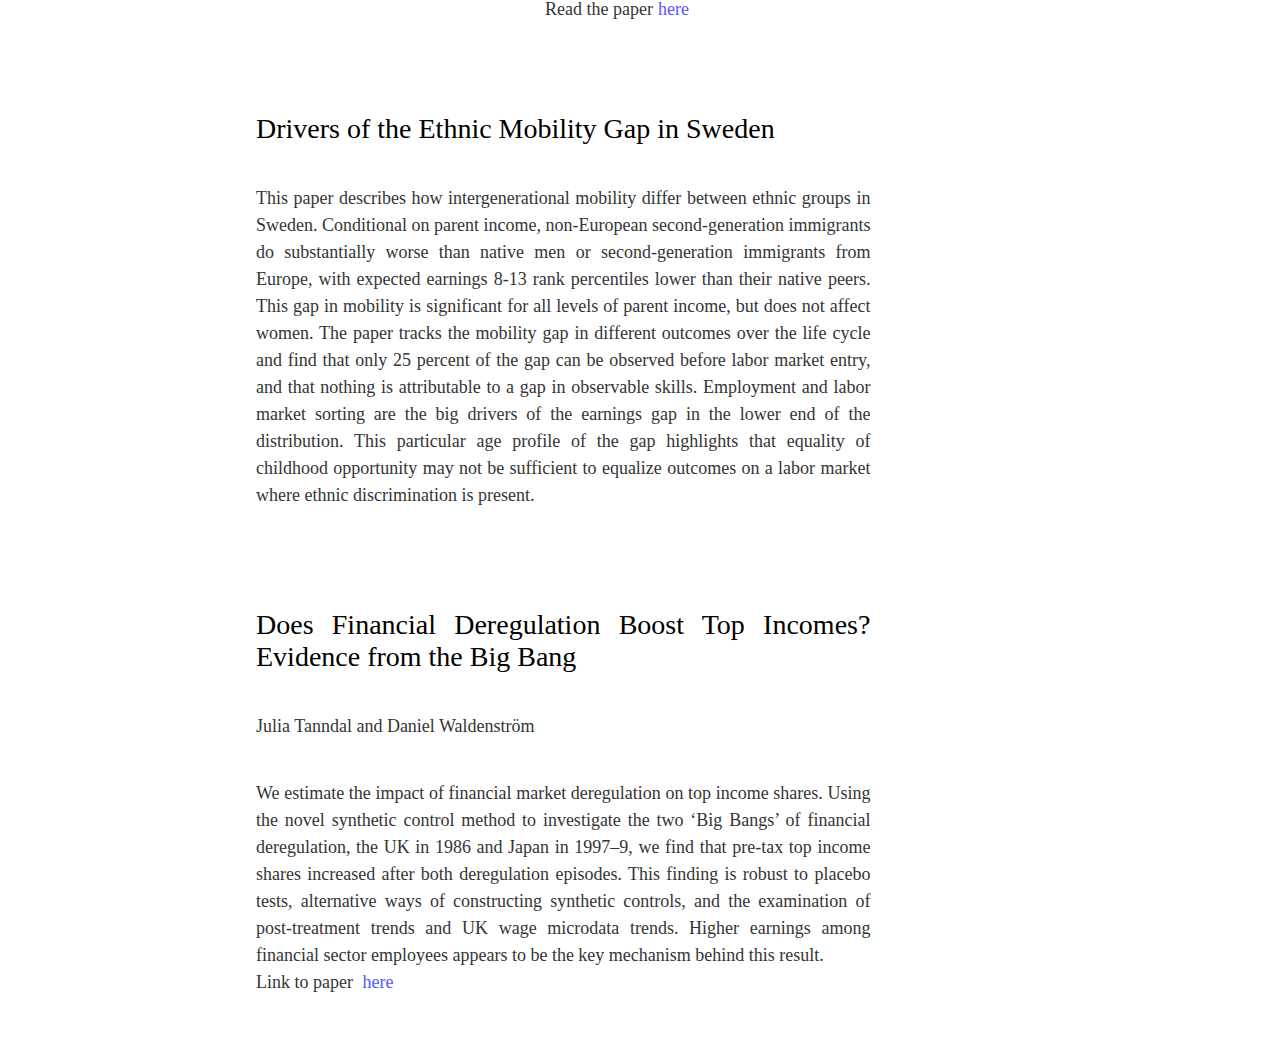
==== commit 0580cefc: "Update abstract" ====
--- a/index.html
+++ b/index.html
@@ -63,8 +63,8 @@
                 <div class="abstract-text body-text">
                     Joint with Miika Päällysaho <br />
                     Abstract: <br />
-                    We analyze the effect of parental layoffs on the educational outcomes of their children. Using Swedish administrative data, we exploit shocks to firm labor demand to estimate the age-specific impact of parental layoffs on high school graduation rates. We find that parental layoffs can have a large impact on high school completion rates, but the effect is several times larger in the year of application to high school (age 15). We then exploit variation in the fine timing of the layoff to link this effect to a short window before a student chooses where to apply to high school. A parental layoff in the month before the school choice deadline decreases the likelihood that the child will finish high school on time by 9 percentage points relative to a layoff in the same school semester, but after the deadline. We do not find significant evidence that children leave high school to take gainful employment. The effect is higher for families with less information about high school choice, consistent with the hypothesis that family stress, even if temporary and without financial effects, may disrupt educational choice.
-                </div>
+                    We analyze the effect of parental layoffs on the educational outcomes of their children. Using Swedish administrative data, we exploit shocks to firm labor demand to estimate the age-specific impact of parental layoffs on high school graduation rates. We find that parental layoffs have a significant impact on high school completion rates and that the effect is strongest in the year of application to high school (age 15). We then exploit variation in the fine timing of the layoff to link this effect to a short window before a student chooses where to apply to high school. A parental layoff in the month before the school choice deadline decreases the likelihood that the child will finish high school on time by 9 percentage points relative to a layoff in the same school semester, but after the deadline. The effect is higher for families with less information about high school choice, consistent with the hypothesis that family stress, even if temporary and without financial effects, may disrupt educational choice.
+                  </div>
             </div>
             <div id="graph-placeholder">
                 <div id="graph-container">
--- a/style.css
+++ b/style.css
@@ -105,9 +105,9 @@
     }
 
     .about-author {
-        padding-top: 90px;
+        padding-top: 110px;
         display: flex;
-        width: 100%;
+        width: 90%;
     }
 
     #pages-buttons { position: absolute; right: 50px; display: flex; }
@@ -182,7 +182,7 @@
 }
 
 .about-author-text {
-    padding-top: 10px;
+    padding-top: 30px;
     flex: 2;
     margin-left: 10px;
     margin-top: 20px;
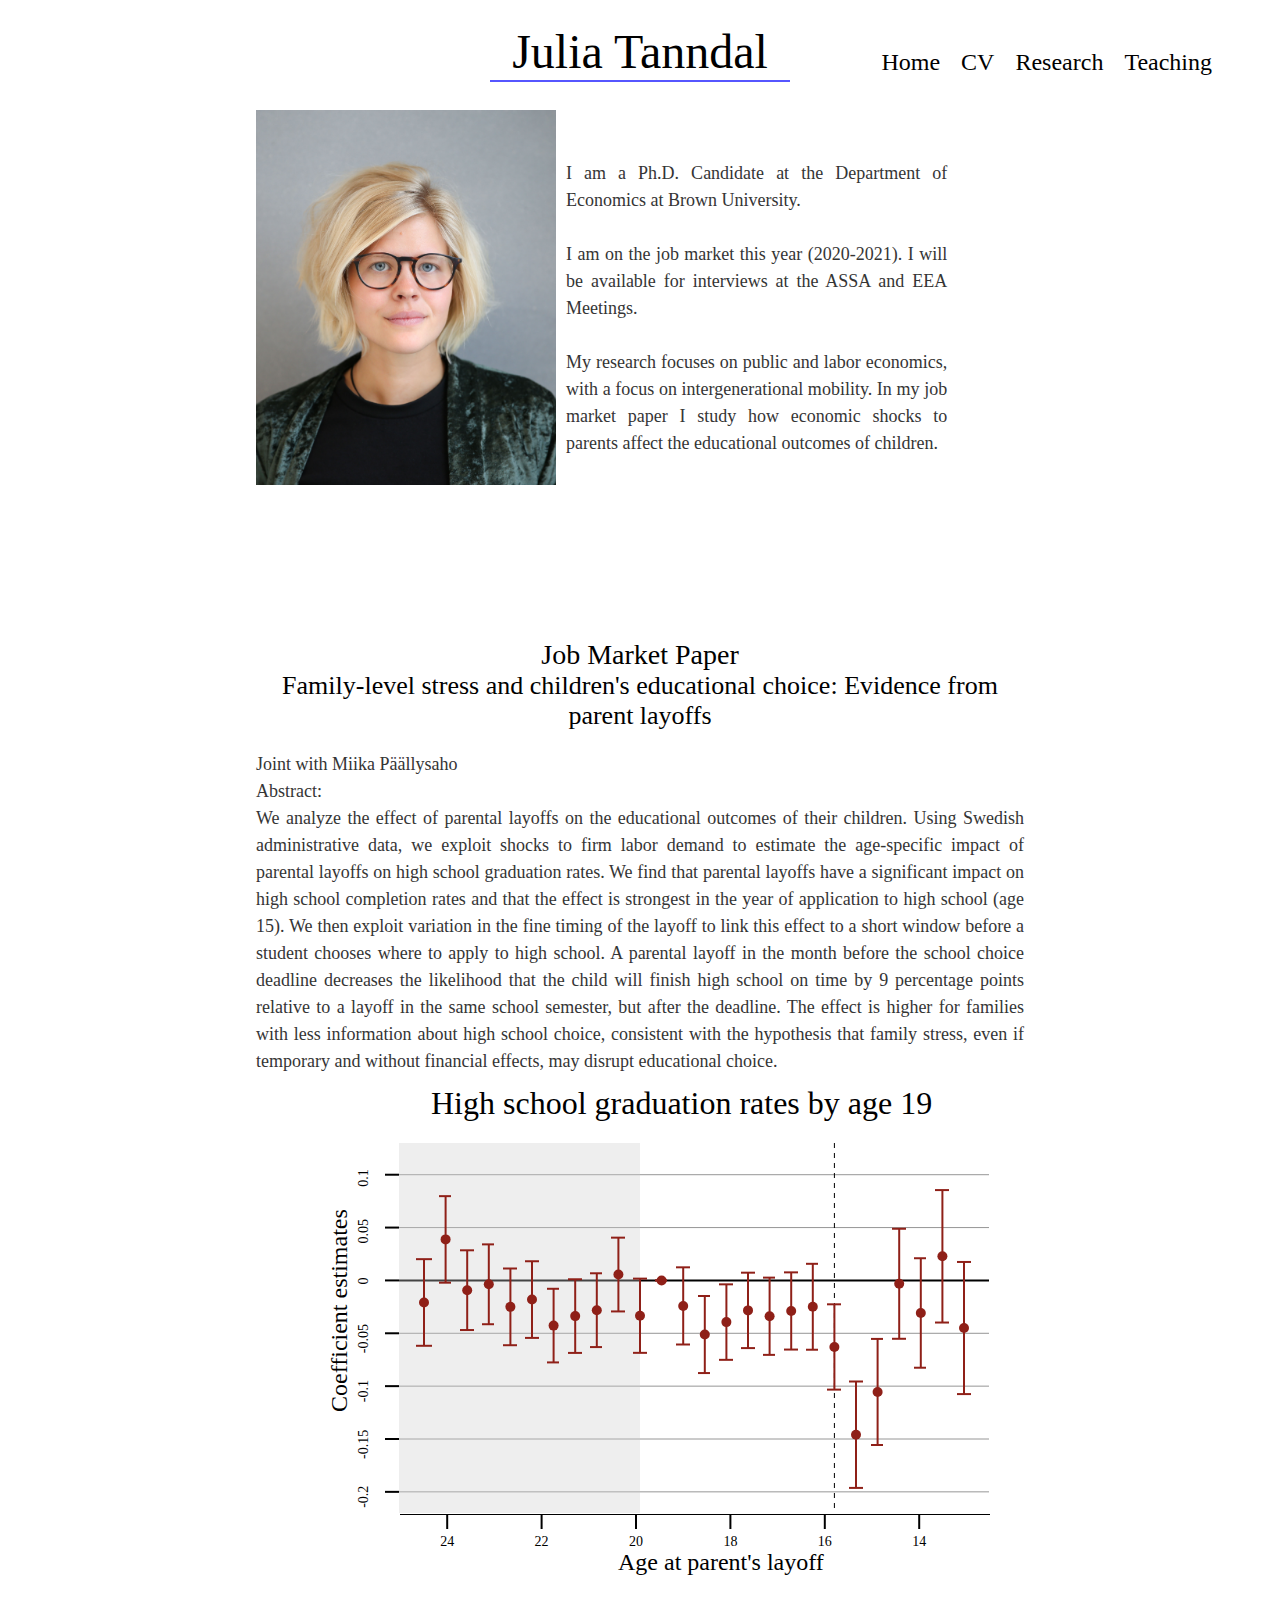
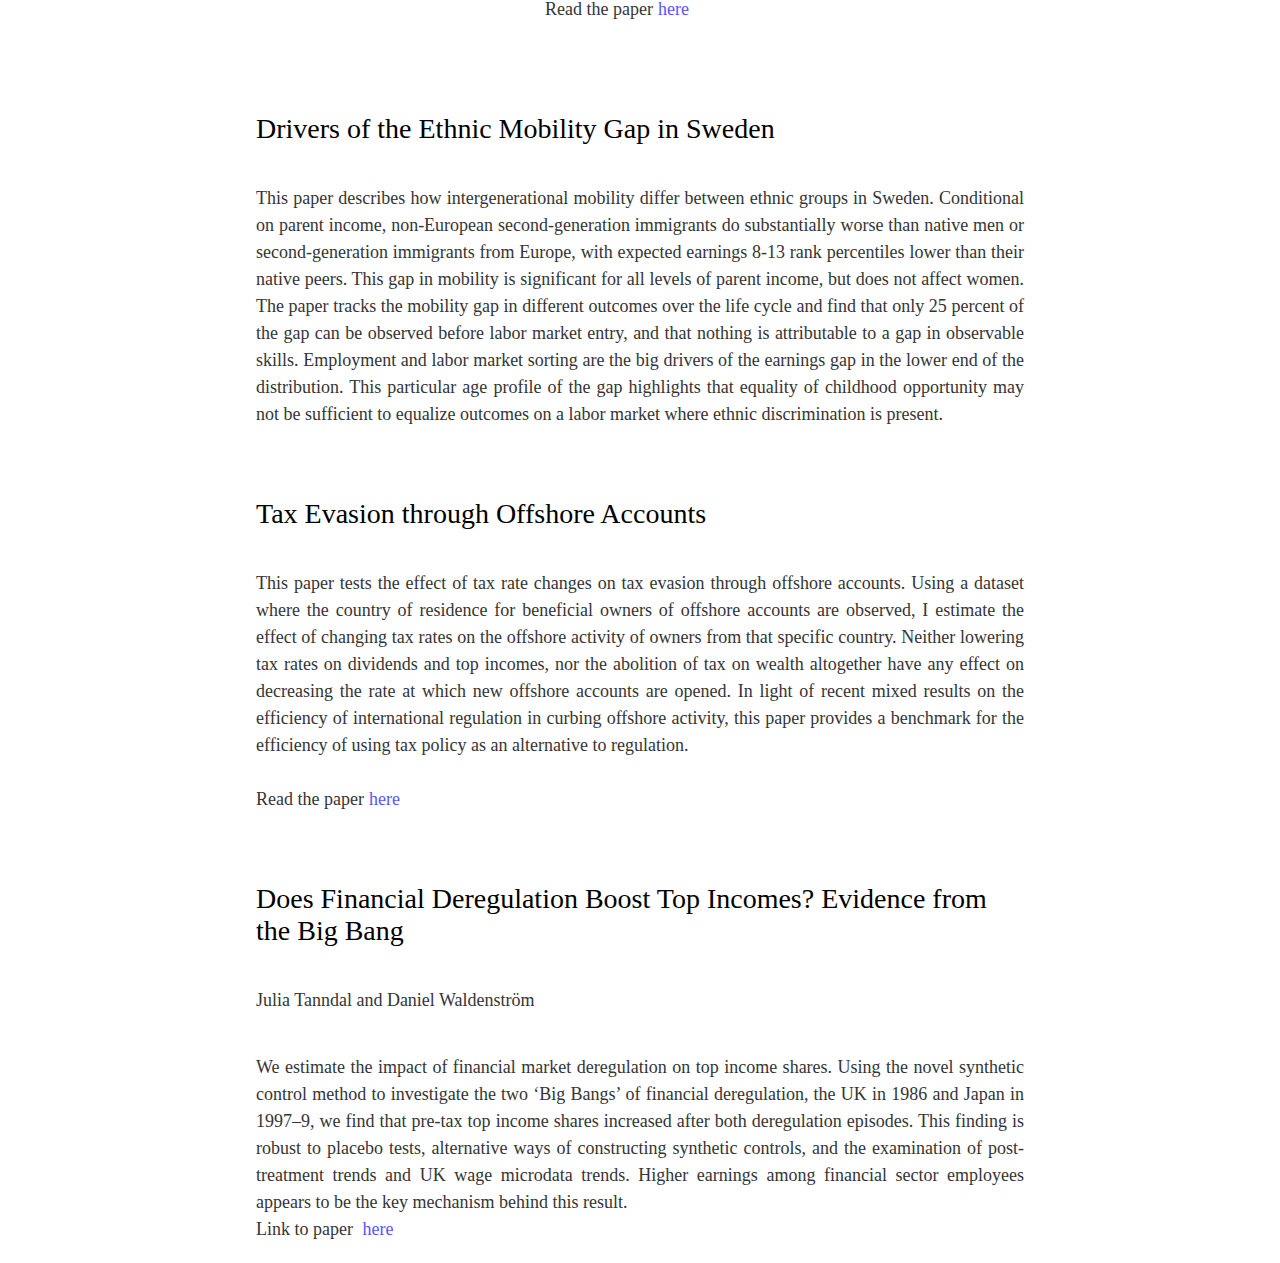
==== commit 915a11c6: "Update front page and research" ====
--- a/index.html
+++ b/index.html
@@ -84,20 +84,29 @@
 
                 
             </div>
-            <div class="research-title research-text">
+            <div class="research-title">
                 Drivers of the Ethnic Mobility Gap in Sweden
             </div>
-            <div class="abstract-text body-text research-text">
+            <div class="abstract-text body-text">
             This paper describes how intergenerational mobility differ between ethnic groups in Sweden. Conditional on parent income, non-European second-generation immigrants do substantially worse than native men or second-generation immigrants from Europe, with expected earnings 8-13 rank percentiles lower than their native peers. This gap in mobility is significant for all levels of parent income, but does not affect women. The paper tracks the mobility gap in different outcomes over the life cycle and find that only 25 percent of the gap can be observed before labor market entry, and that nothing is attributable to a gap in observable skills. Employment and labor market sorting are the big drivers of the earnings gap in the lower end of the distribution. This particular age profile of the gap highlights that equality of childhood opportunity may not be sufficient to equalize outcomes on a labor market where ethnic discrimination is present.
             </div>
-            <div class="research-title research-text">
+            <div class="research-title">
+                Tax Evasion through Offshore Accounts
+                </div>
+                <div class="abstract-text body-text">
+                    This paper tests the effect of tax rate changes on tax evasion through offshore accounts. Using a dataset where the country of residence for beneficial owners of offshore accounts are observed, I estimate the effect of changing tax rates on the offshore activity of owners from that specific country. Neither lowering tax rates on dividends and top incomes, nor the abolition of tax on wealth altogether have any effect on decreasing the rate at which new offshore accounts are opened. In light of recent mixed results on the efficiency of international regulation in curbing offshore activity, this paper provides a benchmark for the efficiency of using tax policy as an alternative to regulation.
+                <br>
+                <br>
+                Read the paper<a href="/TanndalTaxEvasion.pdf" target="_blank" class="body-text abstract-text paper-link">here</a>
+                </div> 
+            <div class="research-title">
                 Does Financial Deregulation Boost Top Incomes? Evidence from the Big Bang
 
             </div>
             <div class="abstract-text body-text ">
                 Julia Tanndal and Daniel Waldenström
             </div>
-            <div class="abstract-text body-text research-text">
+            <div class="abstract-text body-text">
             We estimate the impact of financial market deregulation on top income shares. Using the novel synthetic control method to investigate the two ‘Big Bangs’ of financial deregulation, the UK in 1986 and Japan in 1997–9, we find that pre‐tax top income shares increased after both deregulation episodes. This finding is robust to placebo tests, alternative ways of constructing synthetic controls, and the examination of post‐treatment trends and UK wage microdata trends. Higher earnings among financial sector employees appears to be the key mechanism behind this result.
             <br>
             Link to paper <a href="https://doi.org/10.1111/ecca.12247" target="_blank" class="body-text paper-link">here</a>
